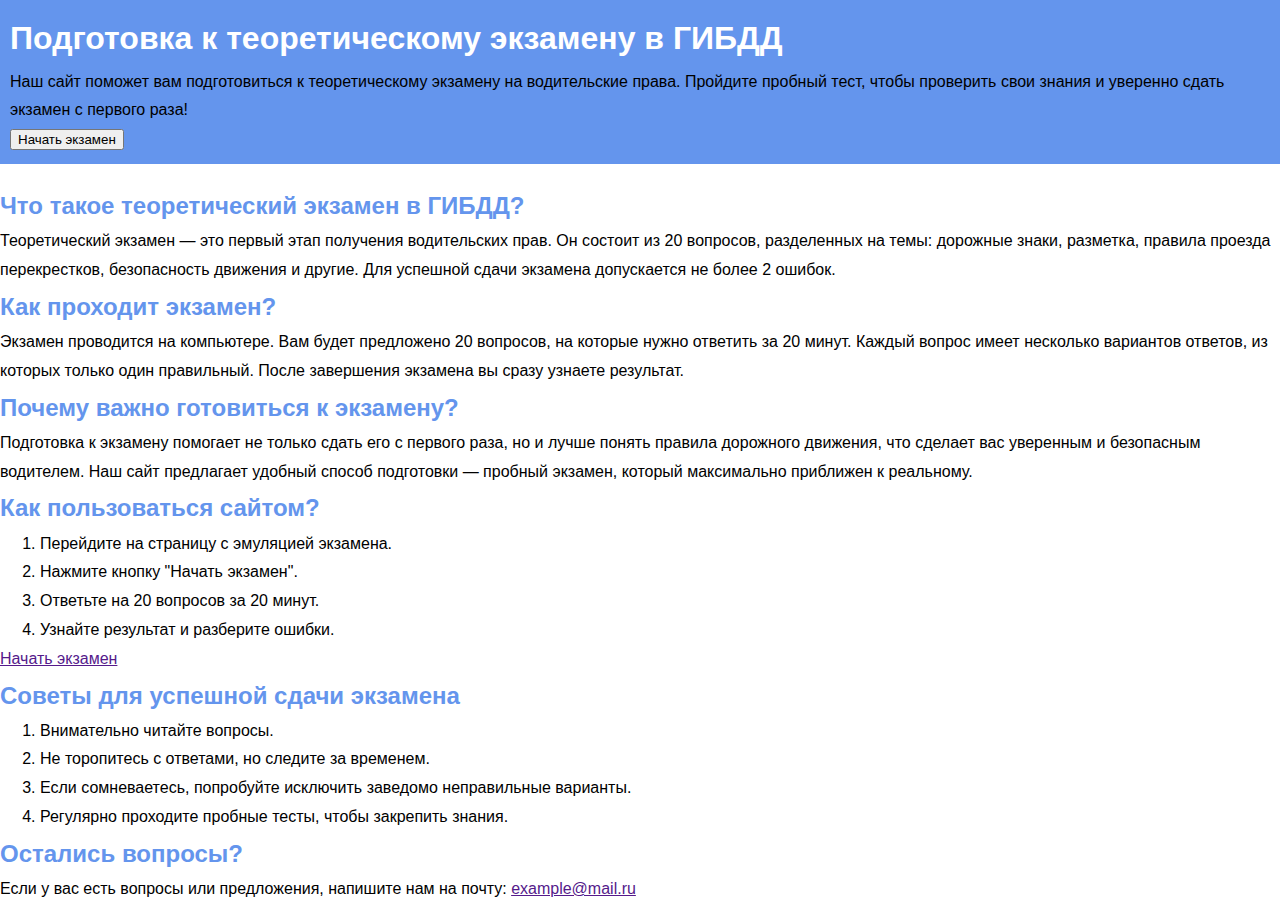
==== index.html @ 491cb86c "начальное добавление стилей" ====
<!doctype html>
<html lang="ru">
<head>
    <meta charset="UTF-8">
    <meta name="viewport"
          content="width=device-width, user-scalable=no, initial-scale=1.0, maximum-scale=1.0, minimum-scale=1.0">
    <meta http-equiv="X-UA-Compatible" content="ie=edge">
    <title>Exam_PDD</title>
  <link rel="stylesheet" href="style.css">
</head>
<body>
<header>
    <h1>Подготовка к теоретическому экзамену в ГИБДД</h1>
    <p>Наш сайт поможет вам подготовиться к теоретическому экзамену на водительские права. Пройдите пробный тест, чтобы проверить свои знания и уверенно сдать экзамен с первого раза!</p>
    <button>Начать экзамен</button>
</header>

<main>

    <h2>Что такое теоретический экзамен в ГИБДД?</h2>
    <p>Теоретический экзамен — это первый этап получения водительских прав. Он состоит из 20 вопросов, разделенных на темы: дорожные знаки, разметка, правила проезда перекрестков, безопасность движения и другие. Для успешной сдачи экзамена допускается не более 2 ошибок.</p>

    <h2>Как проходит экзамен?</h2>
    <p>Экзамен проводится на компьютере. Вам будет предложено 20 вопросов, на которые нужно ответить за 20 минут. Каждый вопрос имеет несколько вариантов ответов, из которых только один правильный. После завершения экзамена вы сразу узнаете результат.</p>

    <h2>Почему важно готовиться к экзамену?</h2>
    <p>Подготовка к экзамену помогает не только сдать его с первого раза, но и лучше понять правила дорожного движения, что сделает вас уверенным и безопасным водителем. Наш сайт предлагает удобный способ подготовки — пробный экзамен, который максимально приближен к реальному.</p>

    <h2>Как пользоваться сайтом?</h2>
    <ol>
        <li>Перейдите на страницу с эмуляцией экзамена.</li>
        <li>Нажмите кнопку "Начать экзамен".</li>
        <li>Ответьте на 20 вопросов за 20 минут.</li>
        <li>Узнайте результат и разберите ошибки.</li>
    </ol>

    <a href="">Начать экзамен</a>

    <h2>Советы для успешной сдачи экзамена</h2>
    <ol>
        <li>Внимательно читайте вопросы.</li>
        <li>Не торопитесь с ответами, но следите за временем.</li>
        <li>Если сомневаетесь, попробуйте исключить заведомо неправильные варианты.</li>
        <li>Регулярно проходите пробные тесты, чтобы закрепить знания.</li>
    </ol>

</main>
<footer>
    <h2>Остались вопросы?</h2>
    <p>Если у вас есть вопросы или предложения, напишите нам на почту: <a href="">example@mail.ru</a></p>
</footer>
</body>
<script src="script.js"></script>
</html>
---- style.css ----
*{
    margin: 0;
    box-sizing: border-box;
}
header{
    background-color: cornflowerblue;
    height: 100%;
    margin-bottom: 20px;
    padding: 10px;
}
body {
    font-family: Arial, sans-serif;
    line-height: 1.8;
}
.container {
    height: 80%;
    margin: 10px;
    padding: 40px;
}
h1,h2 {
    color: cornflowerblue;
}
header>h1{
    color: white;
}
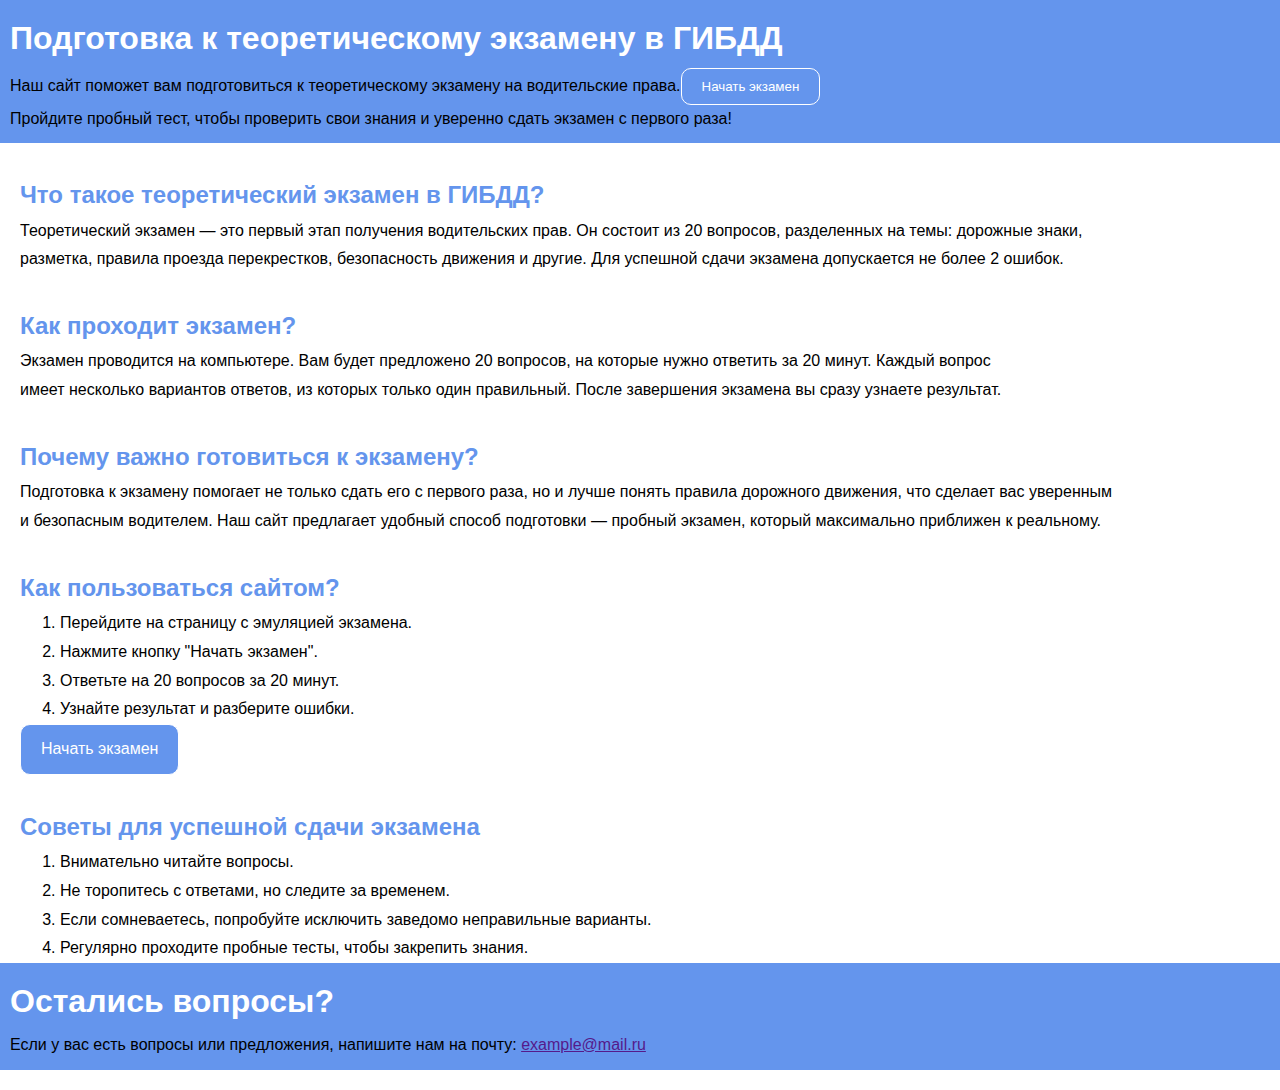
==== commit 7e988556: "общие улучшения главной" ====
--- a/index.html
+++ b/index.html
@@ -11,43 +11,55 @@
 <body>
 <header>
     <h1>Подготовка к теоретическому экзамену в ГИБДД</h1>
-    <p>Наш сайт поможет вам подготовиться к теоретическому экзамену на водительские права. Пройдите пробный тест, чтобы проверить свои знания и уверенно сдать экзамен с первого раза!</p>
-    <button>Начать экзамен</button>
+    <p>Наш сайт поможет вам подготовиться к теоретическому экзамену на водительские права.<button class="start-button">Начать экзамен</button> Пройдите пробный тест, чтобы проверить свои знания и уверенно сдать экзамен с первого раза!</p>
+
 </header>
 
 <main>
+    <div class="problem">
+        <h2>Что такое теоретический экзамен в ГИБДД?</h2>
+        <p>Теоретический экзамен — это первый этап получения водительских прав. Он состоит из 20 вопросов, разделенных на темы: дорожные знаки, разметка, правила проезда перекрестков, безопасность движения и другие. Для успешной сдачи экзамена допускается не более 2 ошибок.</p>
+    </div>
 
-    <h2>Что такое теоретический экзамен в ГИБДД?</h2>
-    <p>Теоретический экзамен — это первый этап получения водительских прав. Он состоит из 20 вопросов, разделенных на темы: дорожные знаки, разметка, правила проезда перекрестков, безопасность движения и другие. Для успешной сдачи экзамена допускается не более 2 ошибок.</p>
+    <div class="problem">
+        <h2>Как проходит экзамен?</h2>
+        <p>Экзамен проводится на компьютере. Вам будет предложено 20 вопросов, на которые нужно ответить за 20 минут. Каждый вопрос имеет несколько вариантов ответов, из которых только один правильный. После завершения экзамена вы сразу узнаете результат.</p>
+    </div>
 
-    <h2>Как проходит экзамен?</h2>
-    <p>Экзамен проводится на компьютере. Вам будет предложено 20 вопросов, на которые нужно ответить за 20 минут. Каждый вопрос имеет несколько вариантов ответов, из которых только один правильный. После завершения экзамена вы сразу узнаете результат.</p>
+    <div class="problem">
+        <h2>Почему важно готовиться к экзамену?</h2>
+        <p>Подготовка к экзамену помогает не только сдать его с первого раза, но и лучше понять правила дорожного движения, что сделает вас уверенным и безопасным водителем. Наш сайт предлагает удобный способ подготовки — пробный экзамен, который максимально приближен к реальному.</p>
+    </div>
+    <div class="problem">
+        <h2>Как пользоваться сайтом?</h2>
+        <ol>
+            <li>Перейдите на страницу с эмуляцией экзамена.</li>
+            <li>Нажмите кнопку "Начать экзамен".</li>
+            <li>Ответьте на 20 вопросов за 20 минут.</li>
+            <li>Узнайте результат и разберите ошибки.</li>
+        </ol>
+    </div>
 
-    <h2>Почему важно готовиться к экзамену?</h2>
-    <p>Подготовка к экзамену помогает не только сдать его с первого раза, но и лучше понять правила дорожного движения, что сделает вас уверенным и безопасным водителем. Наш сайт предлагает удобный способ подготовки — пробный экзамен, который максимально приближен к реальному.</p>
+    <a href="" class="start-button">Начать экзамен</a>
 
-    <h2>Как пользоваться сайтом?</h2>
-    <ol>
-        <li>Перейдите на страницу с эмуляцией экзамена.</li>
-        <li>Нажмите кнопку "Начать экзамен".</li>
-        <li>Ответьте на 20 вопросов за 20 минут.</li>
-        <li>Узнайте результат и разберите ошибки.</li>
-    </ol>
-
-    <a href="">Начать экзамен</a>
-
-    <h2>Советы для успешной сдачи экзамена</h2>
-    <ol>
-        <li>Внимательно читайте вопросы.</li>
-        <li>Не торопитесь с ответами, но следите за временем.</li>
-        <li>Если сомневаетесь, попробуйте исключить заведомо неправильные варианты.</li>
-        <li>Регулярно проходите пробные тесты, чтобы закрепить знания.</li>
-    </ol>
+    <div class="problem">
+        <h2>Советы для успешной сдачи экзамена</h2>
+        <ol>
+            <li>Внимательно читайте вопросы.</li>
+            <li>Не торопитесь с ответами, но следите за временем.</li>
+            <li>Если сомневаетесь, попробуйте исключить заведомо неправильные варианты.</li>
+            <li>Регулярно проходите пробные тесты, чтобы закрепить знания.</li>
+        </ol>
+    </div>
 
 </main>
+
 <footer>
-    <h2>Остались вопросы?</h2>
-    <p>Если у вас есть вопросы или предложения, напишите нам на почту: <a href="">example@mail.ru</a></p>
+
+        <h1>Остались вопросы?</h1>
+        <p>Если у вас есть вопросы или предложения, напишите нам на почту: <a href="">example@mail.ru</a></p>
+
+
 </footer>
 </body>
 <script src="script.js"></script>
--- a/style.css
+++ b/style.css
@@ -1,8 +1,9 @@
 *{
     margin: 0;
     box-sizing: border-box;
+    text-wrap: balance;
 }
-header{
+header,footer{
     background-color: cornflowerblue;
     height: 100%;
     margin-bottom: 20px;
@@ -12,10 +13,15 @@
     font-family: Arial, sans-serif;
     line-height: 1.8;
 }
-.container {
-    height: 80%;
-    margin: 10px;
-    padding: 40px;
+main     {
+    height: 60%;
+    margin-top: 20px;
+    margin-left: 20px;
+    margin-right: 40px
+
+}
+.problem{
+    margin-top: 30px;
 }
 h1,h2 {
     color: cornflowerblue;
@@ -23,3 +29,23 @@
 header>h1{
     color: white;
 }
+footer>h1{
+    color: white;
+}
+.start-button {
+    display: inline-block;
+    padding: 10px 20px;
+    background: cornflowerblue;
+    color: white;
+    text-decoration: none;
+    border-radius: 10px;
+    border: 1px solid white;
+}
+.start-button:hover {
+    background: #004080;
+}
+hr{
+    margin-top: 20px;
+    width: 90%;
+   margin-left: 5%;
+}
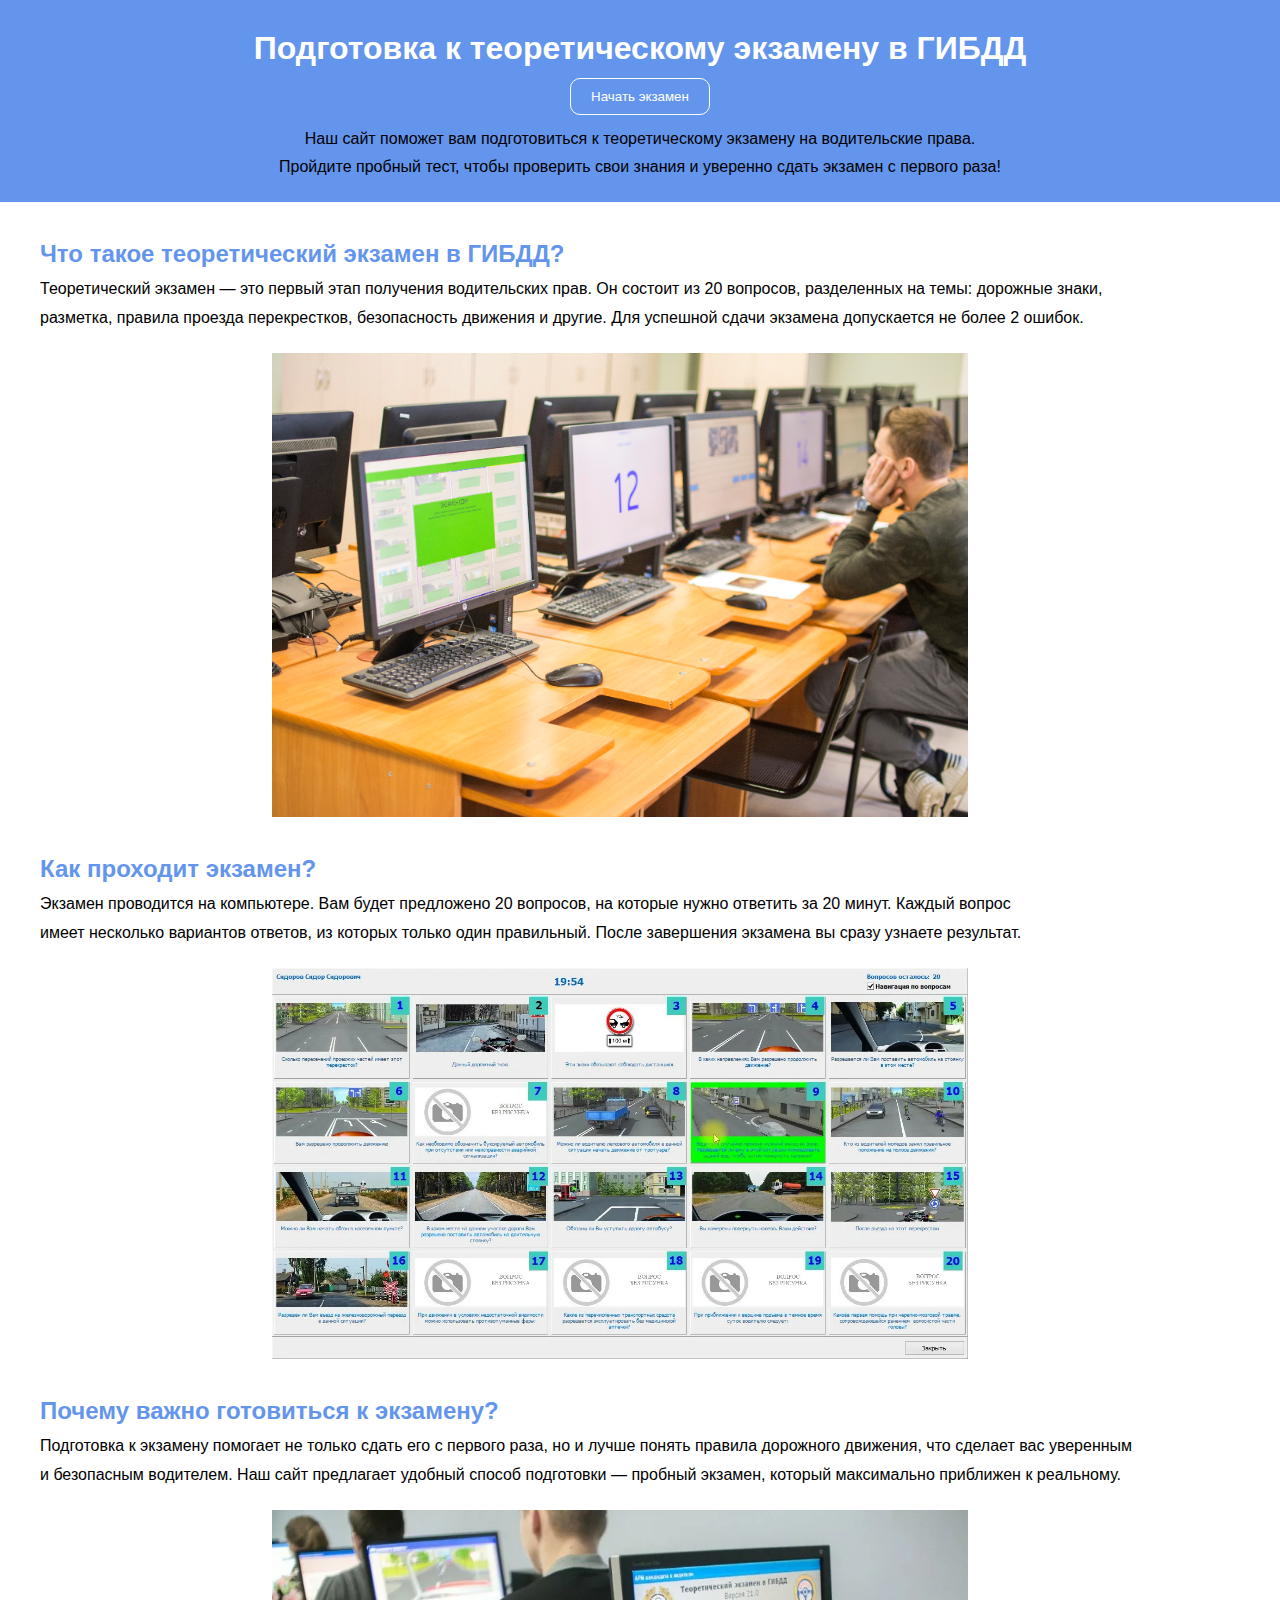
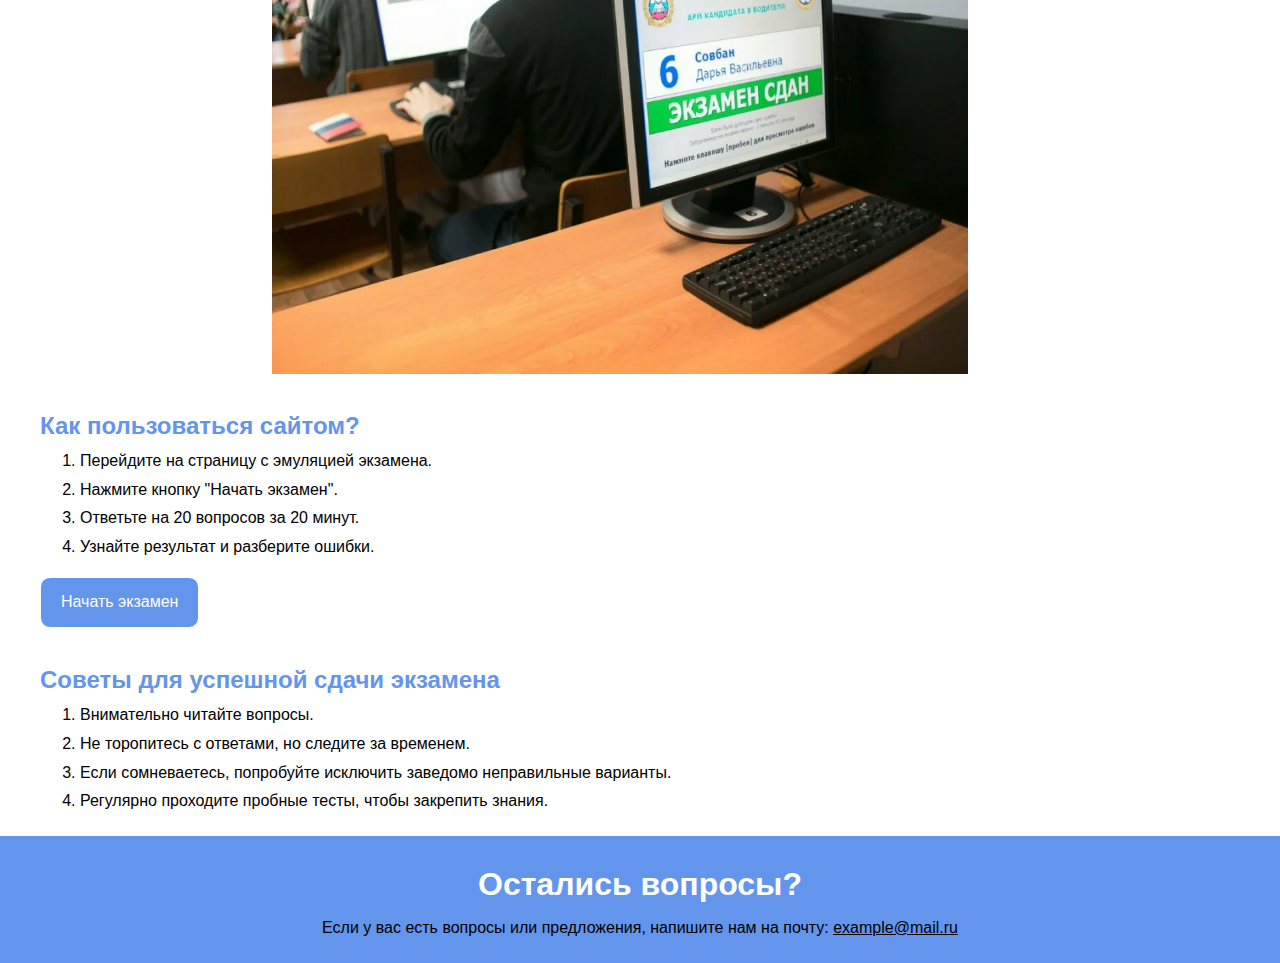
==== commit 7ee3166f: "добавление картинок, улучшение дизайна" ====
--- a/index.html
+++ b/index.html
@@ -11,24 +11,39 @@
 <body>
 <header>
     <h1>Подготовка к теоретическому экзамену в ГИБДД</h1>
-    <p>Наш сайт поможет вам подготовиться к теоретическому экзамену на водительские права.<button class="start-button">Начать экзамен</button> Пройдите пробный тест, чтобы проверить свои знания и уверенно сдать экзамен с первого раза!</p>
+    <button class="start-button" id="head-button">Начать экзамен</button>
+    <p>Наш сайт поможет вам подготовиться к теоретическому экзамену на водительские права.<br>
+        Пройдите пробный тест, чтобы проверить свои знания и уверенно сдать экзамен с первого раза!
+    </p>
 
 </header>
-
 <main>
     <div class="problem">
         <h2>Что такое теоретический экзамен в ГИБДД?</h2>
-        <p>Теоретический экзамен — это первый этап получения водительских прав. Он состоит из 20 вопросов, разделенных на темы: дорожные знаки, разметка, правила проезда перекрестков, безопасность движения и другие. Для успешной сдачи экзамена допускается не более 2 ошибок.</p>
+        <p>Теоретический экзамен — это первый этап получения водительских прав. Он состоит из 20 вопросов, разделенных на темы: дорожные знаки, разметка,
+            правила проезда перекрестков, безопасность движения и другие. Для успешной сдачи экзамена допускается не более 2 ошибок.</p>
+
+        <div class="image">
+            <img src="images/image_1.jpg" alt="exam_image" class="main-images">
+        </div>
     </div>
 
     <div class="problem">
         <h2>Как проходит экзамен?</h2>
-        <p>Экзамен проводится на компьютере. Вам будет предложено 20 вопросов, на которые нужно ответить за 20 минут. Каждый вопрос имеет несколько вариантов ответов, из которых только один правильный. После завершения экзамена вы сразу узнаете результат.</p>
+        <p>Экзамен проводится на компьютере. Вам будет предложено 20 вопросов, на которые нужно ответить за 20 минут.
+            Каждый вопрос имеет несколько вариантов ответов, из которых только один правильный. После завершения экзамена вы сразу узнаете результат.</p>
+        <div class="image">
+            <img src="images/image_2.webp" alt="exam_image" class="main-images">
+        </div>
     </div>
 
     <div class="problem">
         <h2>Почему важно готовиться к экзамену?</h2>
-        <p>Подготовка к экзамену помогает не только сдать его с первого раза, но и лучше понять правила дорожного движения, что сделает вас уверенным и безопасным водителем. Наш сайт предлагает удобный способ подготовки — пробный экзамен, который максимально приближен к реальному.</p>
+        <p>Подготовка к экзамену помогает не только сдать его с первого раза, но и лучше понять правила дорожного движения,
+            что сделает вас уверенным и безопасным водителем. Наш сайт предлагает удобный способ подготовки — пробный экзамен, который максимально приближен к реальному.</p>
+        <div class="image">
+            <img src="images/image_3.webp" alt="exam_image" class="main-images">
+        </div>
     </div>
     <div class="problem">
         <h2>Как пользоваться сайтом?</h2>
@@ -40,7 +55,8 @@
         </ol>
     </div>
 
-    <a href="" class="start-button">Начать экзамен</a>
+
+    <a href="" class="start-button" id="main-button">Начать экзамен</a>
 
     <div class="problem">
         <h2>Советы для успешной сдачи экзамена</h2>
@@ -55,11 +71,8 @@
 </main>
 
 <footer>
-
-        <h1>Остались вопросы?</h1>
-        <p>Если у вас есть вопросы или предложения, напишите нам на почту: <a href="">example@mail.ru</a></p>
-
-
+    <h1>Остались вопросы?</h1>
+    <p>Если у вас есть вопросы или предложения, напишите нам на почту: <a href="">example@mail.ru</a></p>
 </footer>
 </body>
 <script src="script.js"></script>
--- a/style.css
+++ b/style.css
@@ -5,20 +5,21 @@
 }
 header,footer{
     background-color: cornflowerblue;
-    height: 100%;
-    margin-bottom: 20px;
-    padding: 10px;
+    padding: 20px;
+    text-align: center;
+    max-width: 1950px;
 }
-body {
+body{
     font-family: Arial, sans-serif;
     line-height: 1.8;
 }
-main     {
+main{
+    max-width: 1200px;
+    padding: 0 20px;
     height: 60%;
     margin-top: 20px;
     margin-left: 20px;
     margin-right: 40px
-
 }
 .problem{
     margin-top: 30px;
@@ -32,6 +33,12 @@
 footer>h1{
     color: white;
 }
+footer{
+    margin-top: 20px;
+}
+p>a{
+    color: black;
+}
 .start-button {
     display: inline-block;
     padding: 10px 20px;
@@ -44,8 +51,23 @@
 .start-button:hover {
     background: #004080;
 }
-hr{
+#main-button{
+    margin-top: 15px;
+}
+#head-button{
+    margin-bottom: 10px;
+}
+.main-images{
+    max-width: 700px;
+    width: 60%;
     margin-top: 20px;
-    width: 90%;
-   margin-left: 5%;
 }
+.image{
+    display: flex;
+    justify-content: center;
+    align-items: center;
+}
+
+@media (max-width: 700px) {
+
+}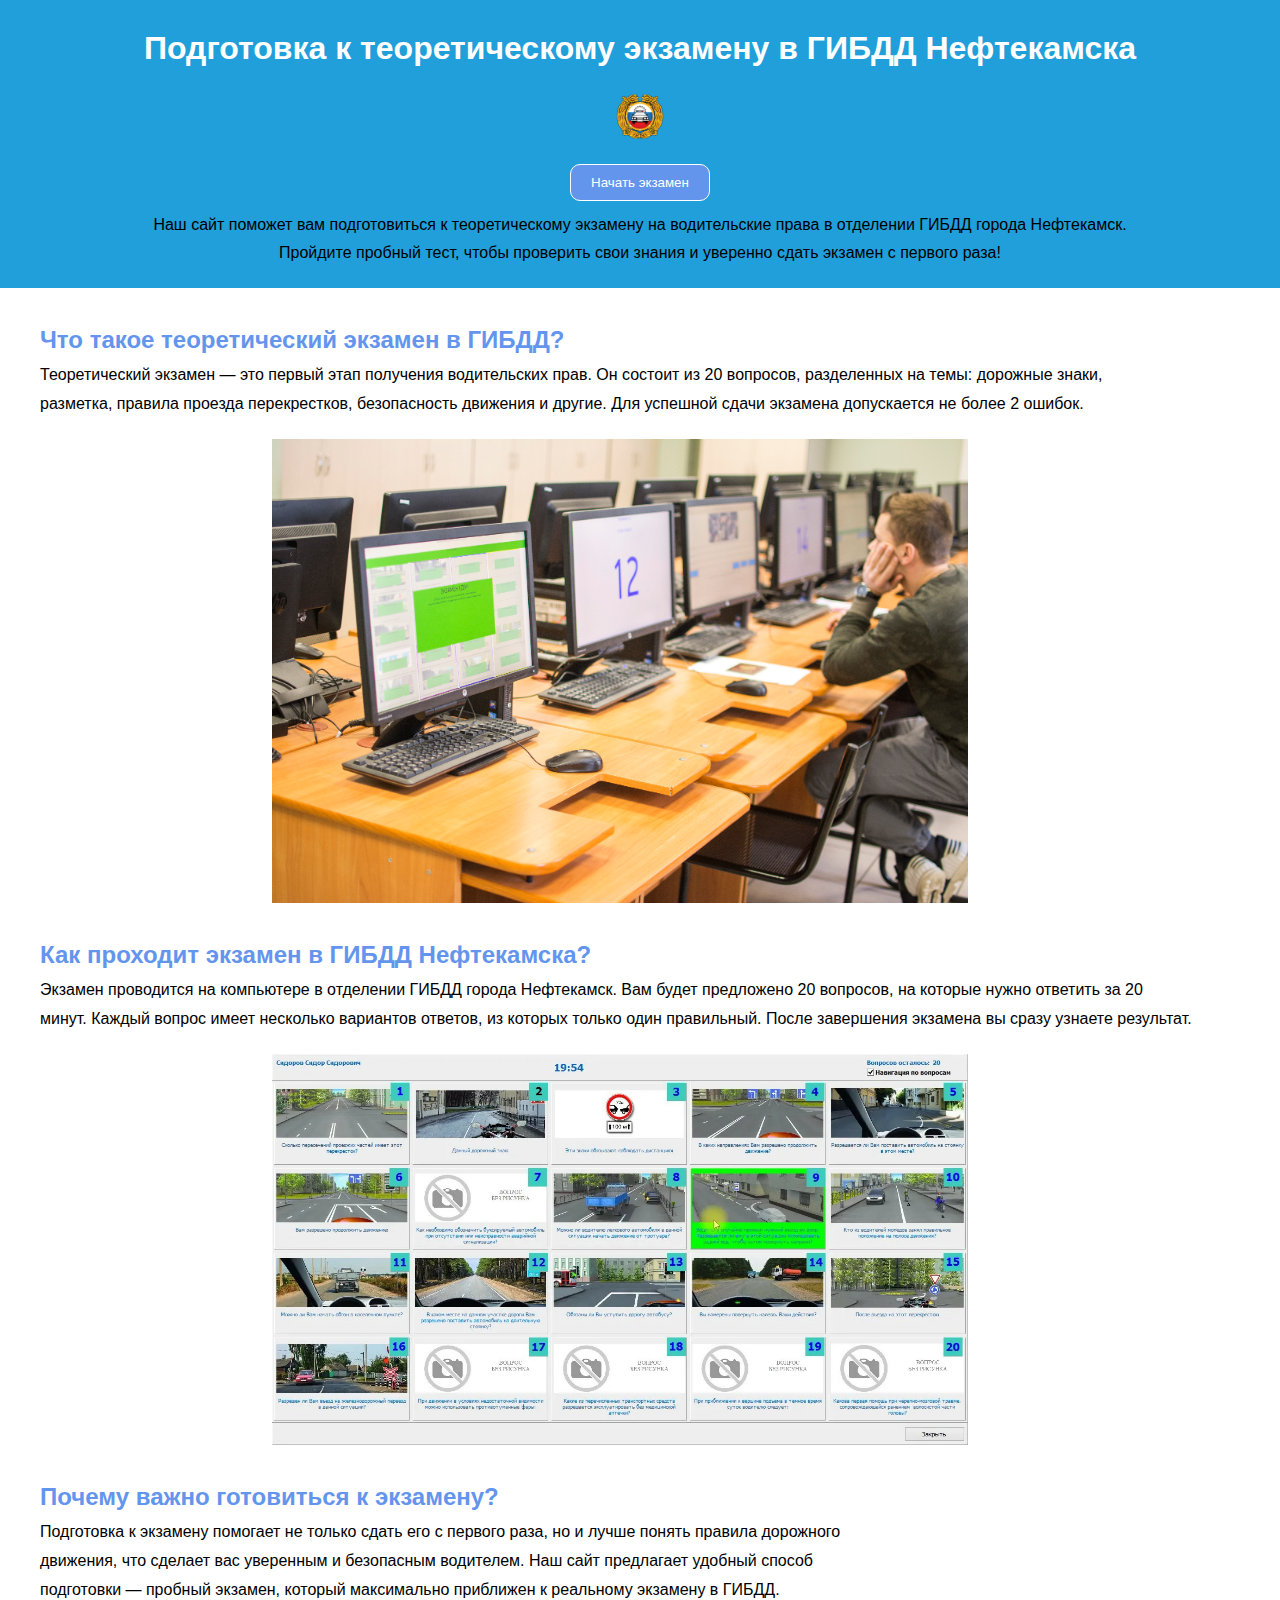
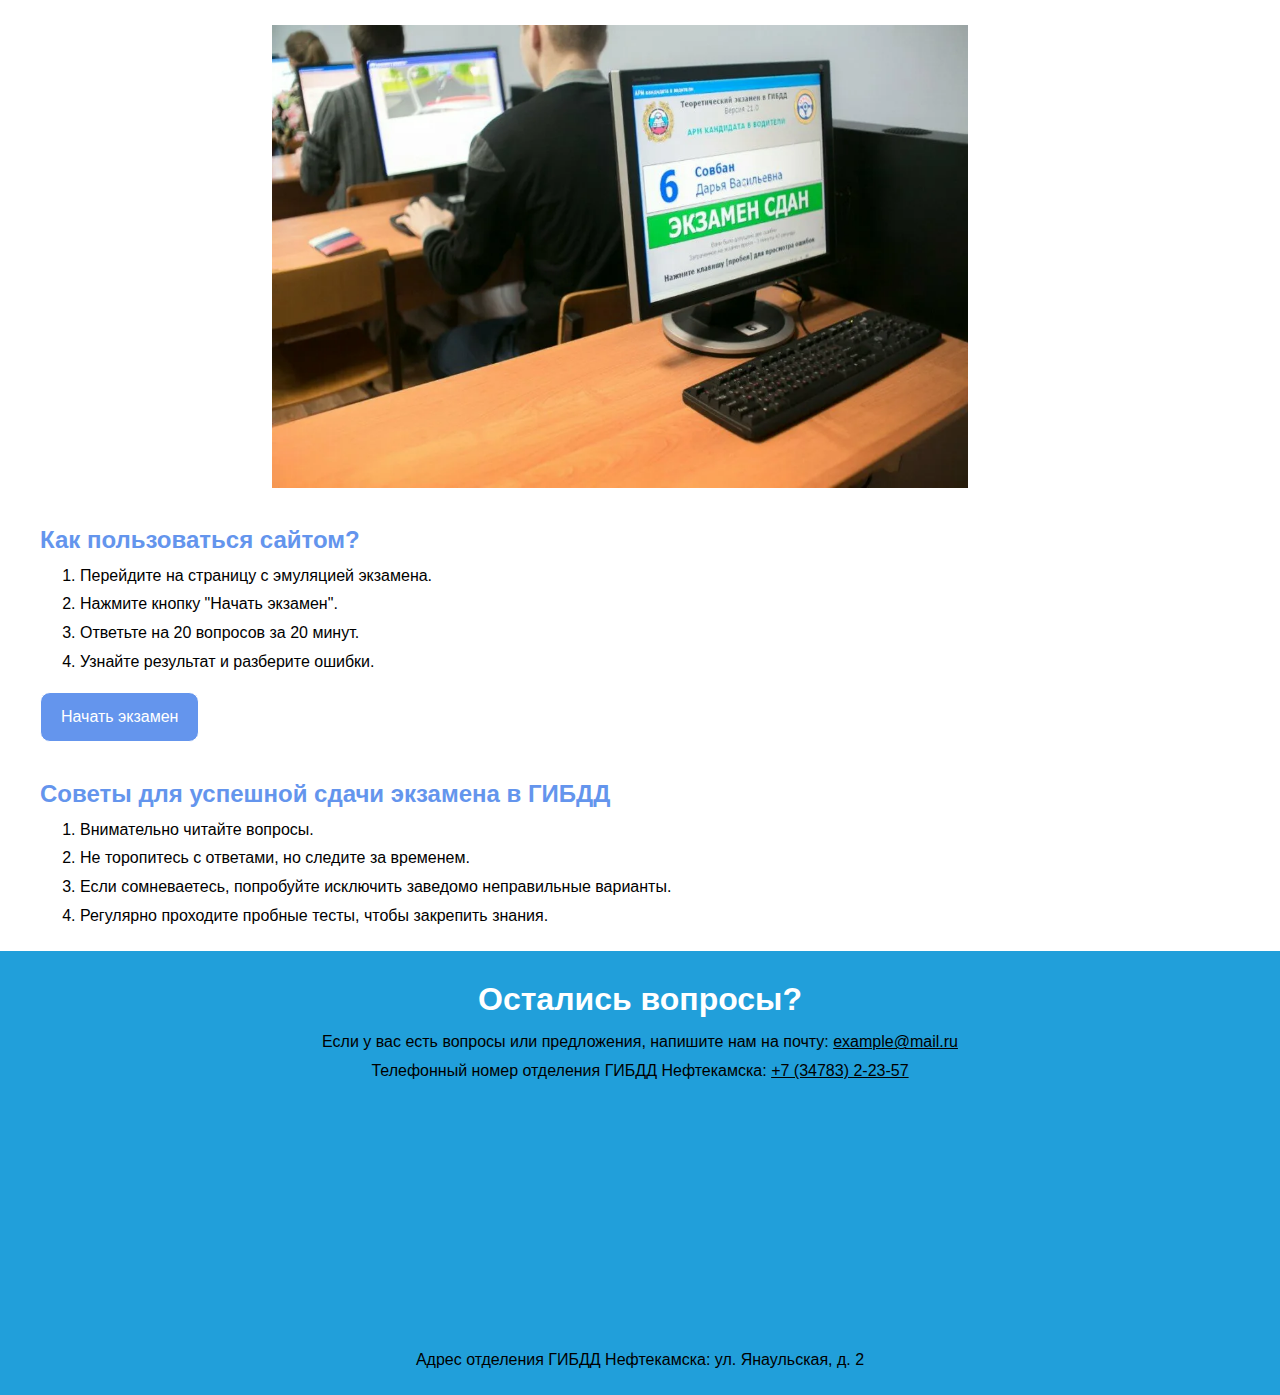
==== commit e6f87e32: "создание 2 страницы" ====
--- a/index.html
+++ b/index.html
@@ -5,32 +5,32 @@
     <meta name="viewport"
           content="width=device-width, user-scalable=no, initial-scale=1.0, maximum-scale=1.0, minimum-scale=1.0">
     <meta http-equiv="X-UA-Compatible" content="ie=edge">
-    <title>Exam_PDD</title>
-  <link rel="stylesheet" href="style.css">
+    <title>Подготовка к экзамену ПДД в ГИБДД Нефтекамска</title>
+    <link rel="stylesheet" href="style.css">
 </head>
 <body>
 <header>
-    <h1>Подготовка к теоретическому экзамену в ГИБДД</h1>
+    <h1>Подготовка к теоретическому экзамену в ГИБДД Нефтекамска</h1>
+    <img src="images/logo3.jpg" alt="logo" class="logo"><br>
     <button class="start-button" id="head-button">Начать экзамен</button>
-    <p>Наш сайт поможет вам подготовиться к теоретическому экзамену на водительские права.<br>
+
+    <p>Наш сайт поможет вам подготовиться к теоретическому экзамену на водительские права в отделении ГИБДД города Нефтекамск.<br>
         Пройдите пробный тест, чтобы проверить свои знания и уверенно сдать экзамен с первого раза!
     </p>
-
 </header>
 <main>
     <div class="problem">
         <h2>Что такое теоретический экзамен в ГИБДД?</h2>
         <p>Теоретический экзамен — это первый этап получения водительских прав. Он состоит из 20 вопросов, разделенных на темы: дорожные знаки, разметка,
             правила проезда перекрестков, безопасность движения и другие. Для успешной сдачи экзамена допускается не более 2 ошибок.</p>
-
         <div class="image">
             <img src="images/image_1.jpg" alt="exam_image" class="main-images">
         </div>
     </div>
 
     <div class="problem">
-        <h2>Как проходит экзамен?</h2>
-        <p>Экзамен проводится на компьютере. Вам будет предложено 20 вопросов, на которые нужно ответить за 20 минут.
+        <h2>Как проходит экзамен в ГИБДД Нефтекамска?</h2>
+        <p>Экзамен проводится на компьютере в отделении ГИБДД города Нефтекамск. Вам будет предложено 20 вопросов, на которые нужно ответить за 20 минут.
             Каждый вопрос имеет несколько вариантов ответов, из которых только один правильный. После завершения экзамена вы сразу узнаете результат.</p>
         <div class="image">
             <img src="images/image_2.webp" alt="exam_image" class="main-images">
@@ -40,11 +40,12 @@
     <div class="problem">
         <h2>Почему важно готовиться к экзамену?</h2>
         <p>Подготовка к экзамену помогает не только сдать его с первого раза, но и лучше понять правила дорожного движения,
-            что сделает вас уверенным и безопасным водителем. Наш сайт предлагает удобный способ подготовки — пробный экзамен, который максимально приближен к реальному.</p>
+            что сделает вас уверенным и безопасным водителем. Наш сайт предлагает удобный способ подготовки — пробный экзамен, который максимально приближен к реальному экзамену в ГИБДД.</p>
         <div class="image">
             <img src="images/image_3.webp" alt="exam_image" class="main-images">
         </div>
     </div>
+
     <div class="problem">
         <h2>Как пользоваться сайтом?</h2>
         <ol>
@@ -55,11 +56,10 @@
         </ol>
     </div>
 
-
     <a href="" class="start-button" id="main-button">Начать экзамен</a>
 
     <div class="problem">
-        <h2>Советы для успешной сдачи экзамена</h2>
+        <h2>Советы для успешной сдачи экзамена в ГИБДД</h2>
         <ol>
             <li>Внимательно читайте вопросы.</li>
             <li>Не торопитесь с ответами, но следите за временем.</li>
@@ -67,12 +67,17 @@
             <li>Регулярно проходите пробные тесты, чтобы закрепить знания.</li>
         </ol>
     </div>
-
 </main>
 
 <footer>
     <h1>Остались вопросы?</h1>
     <p>Если у вас есть вопросы или предложения, напишите нам на почту: <a href="">example@mail.ru</a></p>
+    <p>Телефонный номер отделения ГИБДД Нефтекамска: <a href="">+7 (34783) 2-23-57</a></p>
+    <iframe src="https://www.google.com/maps/embed?pb=!1m18!1m12!1m3!1d661.601429572304!2d54.27933662991709!3d56.09911021254209!2m3!1f0!2f0!3f0!3m2!1i1024!2i768!4f13.
+    1!3m3!1m2!1s0x43e0a105dd7b7099%3A0x821a7114500370ec!2z0JPQmNCR0JTQlA!5e0!3m2!1sru!2sru!4v1742622295658!5m2!1sru!2sru" width="300" height="250" style="border:0;" allowfullscreen="" loading="lazy" referrerpolicy="no-referrer-when-downgrade">
+    </iframe>
+    <p>Адрес отделения ГИБДД Нефтекамска: ул. Янаульская, д. 2</p>
+
 </footer>
 </body>
 <script src="script.js"></script>
--- a/style.css
+++ b/style.css
@@ -4,7 +4,7 @@
     text-wrap: balance;
 }
 header,footer{
-    background-color: cornflowerblue;
+    background-color: #219fda;
     padding: 20px;
     text-align: center;
     max-width: 1950px;
@@ -21,6 +21,11 @@
     margin-left: 20px;
     margin-right: 40px
 }
+.logo{
+    width: 100px;
+
+}
+
 .problem{
     margin-top: 30px;
 }
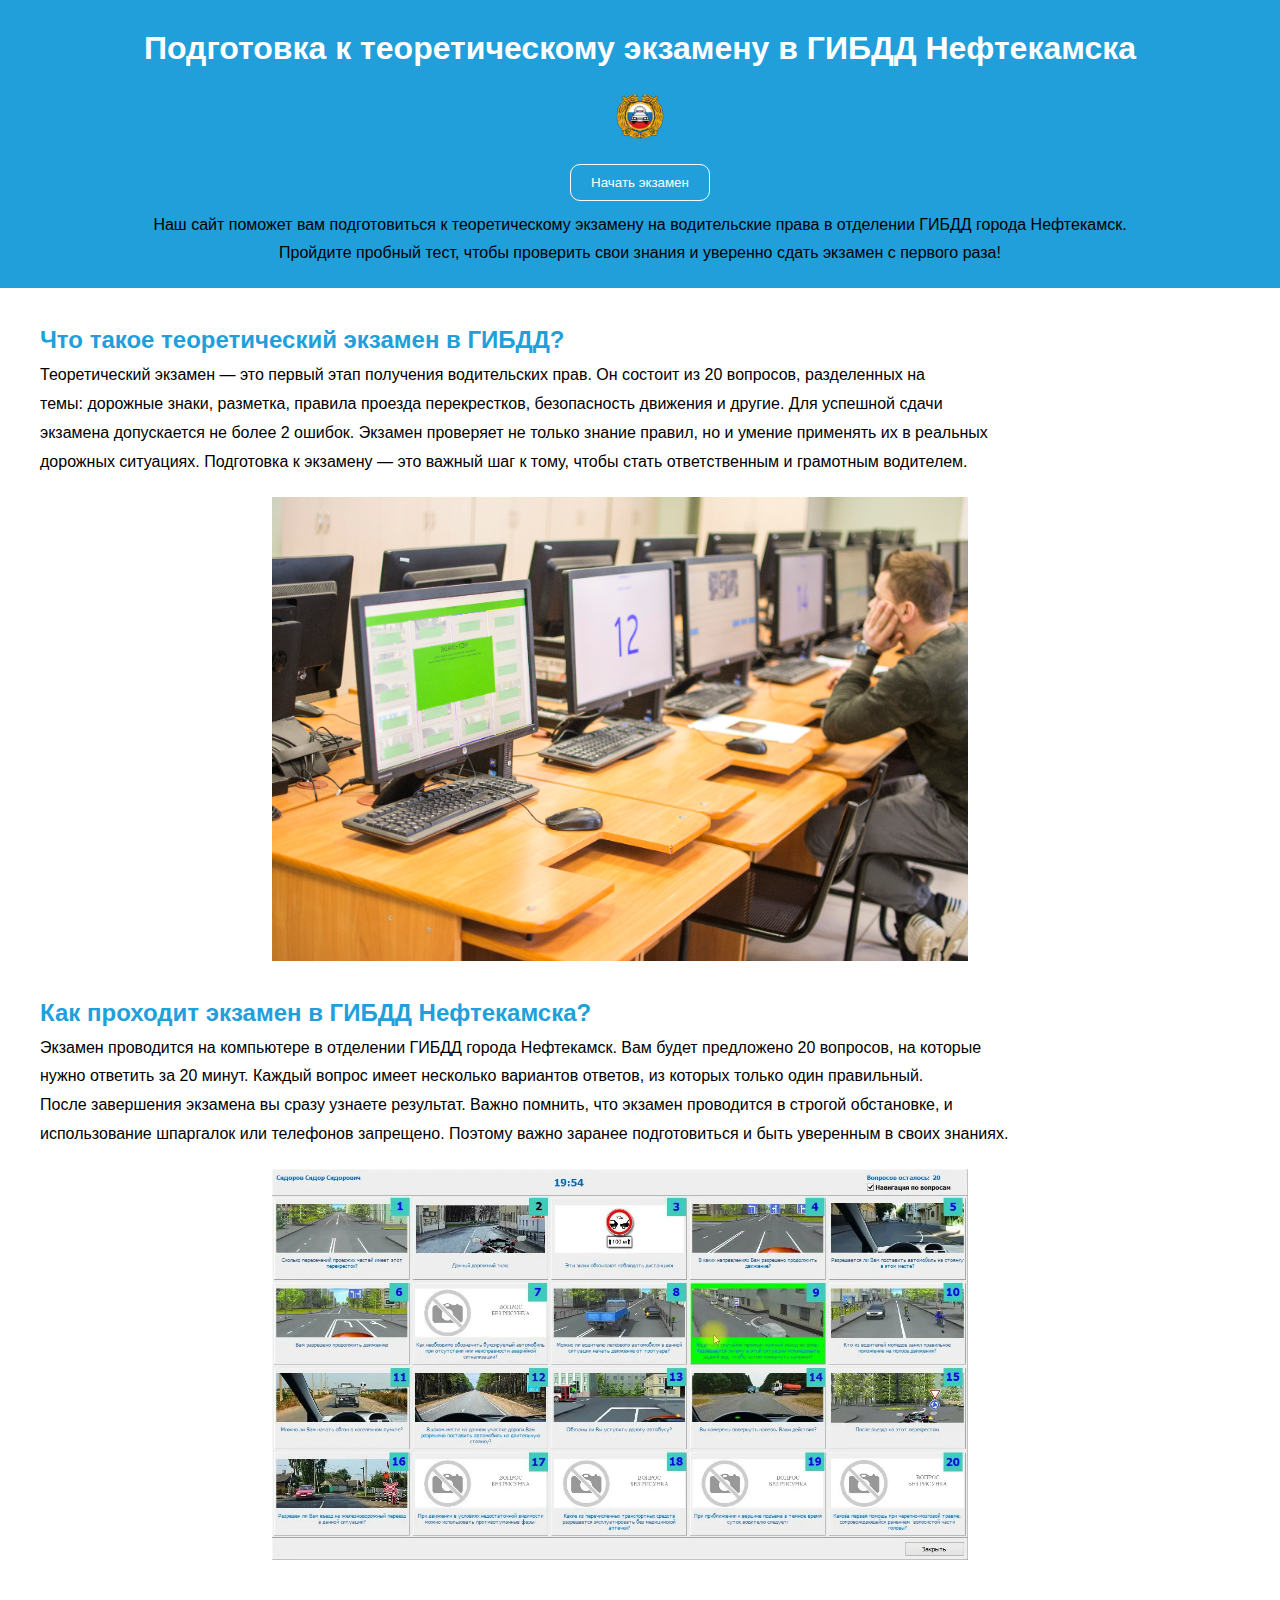
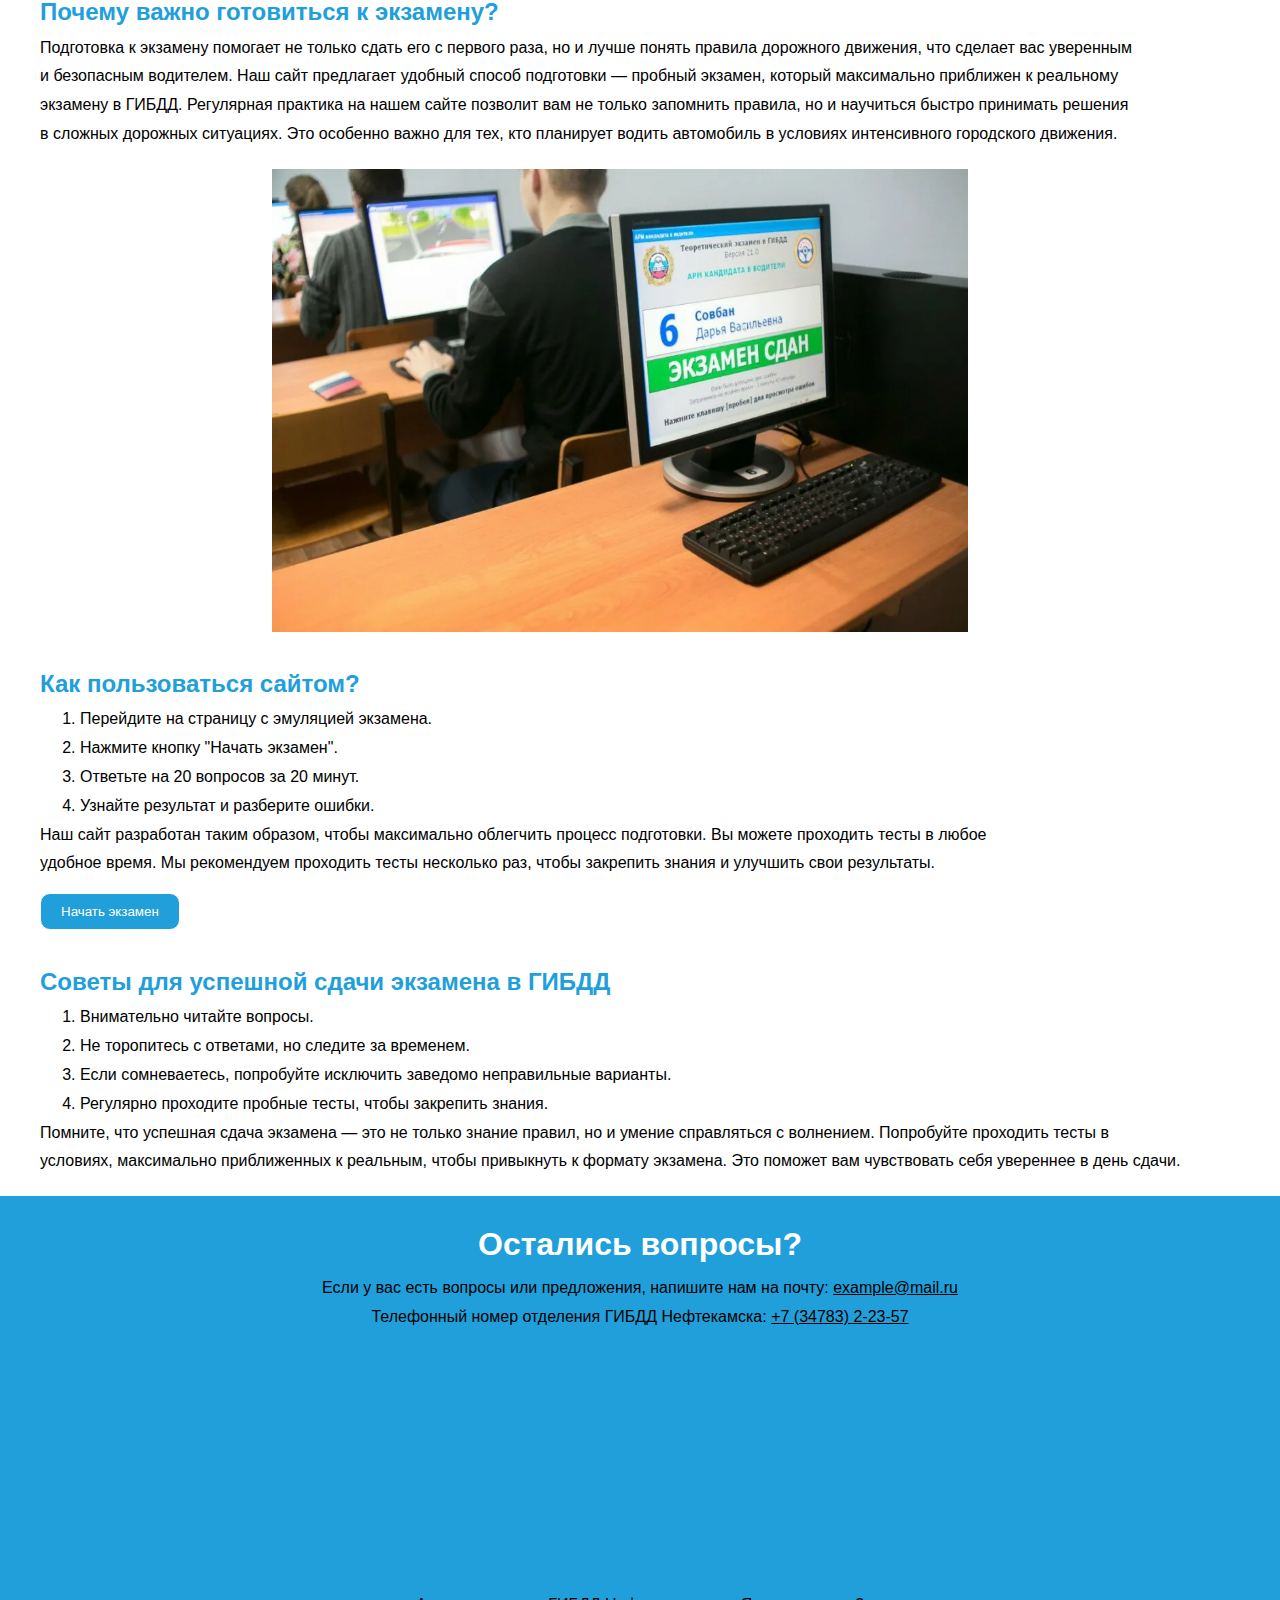
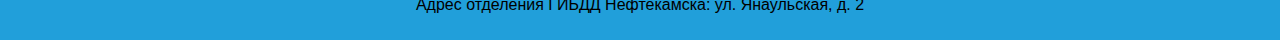
==== commit 794cf742: "первоночальный hrml для 2 страницы" ====
--- a/index.html
+++ b/index.html
@@ -12,7 +12,7 @@
 <header>
     <h1>Подготовка к теоретическому экзамену в ГИБДД Нефтекамска</h1>
     <img src="images/logo3.jpg" alt="logo" class="logo"><br>
-    <button class="start-button" id="head-button">Начать экзамен</button>
+    <button class="start-button" id="head-button"><a href="index2.html">Начать экзамен</a></button>
 
     <p>Наш сайт поможет вам подготовиться к теоретическому экзамену на водительские права в отделении ГИБДД города Нефтекамск.<br>
         Пройдите пробный тест, чтобы проверить свои знания и уверенно сдать экзамен с первого раза!
@@ -22,7 +22,7 @@
     <div class="problem">
         <h2>Что такое теоретический экзамен в ГИБДД?</h2>
         <p>Теоретический экзамен — это первый этап получения водительских прав. Он состоит из 20 вопросов, разделенных на темы: дорожные знаки, разметка,
-            правила проезда перекрестков, безопасность движения и другие. Для успешной сдачи экзамена допускается не более 2 ошибок.</p>
+            правила проезда перекрестков, безопасность движения и другие. Для успешной сдачи экзамена допускается не более 2 ошибок. Экзамен проверяет не только знание правил, но и умение применять их в реальных дорожных ситуациях. Подготовка к экзамену — это важный шаг к тому, чтобы стать ответственным и грамотным водителем.</p>
         <div class="image">
             <img src="images/image_1.jpg" alt="exam_image" class="main-images">
         </div>
@@ -31,7 +31,7 @@
     <div class="problem">
         <h2>Как проходит экзамен в ГИБДД Нефтекамска?</h2>
         <p>Экзамен проводится на компьютере в отделении ГИБДД города Нефтекамск. Вам будет предложено 20 вопросов, на которые нужно ответить за 20 минут.
-            Каждый вопрос имеет несколько вариантов ответов, из которых только один правильный. После завершения экзамена вы сразу узнаете результат.</p>
+            Каждый вопрос имеет несколько вариантов ответов, из которых только один правильный. После завершения экзамена вы сразу узнаете результат. Важно помнить, что экзамен проводится в строгой обстановке, и использование шпаргалок или телефонов запрещено. Поэтому важно заранее подготовиться и быть уверенным в своих знаниях.</p>
         <div class="image">
             <img src="images/image_2.webp" alt="exam_image" class="main-images">
         </div>
@@ -40,7 +40,7 @@
     <div class="problem">
         <h2>Почему важно готовиться к экзамену?</h2>
         <p>Подготовка к экзамену помогает не только сдать его с первого раза, но и лучше понять правила дорожного движения,
-            что сделает вас уверенным и безопасным водителем. Наш сайт предлагает удобный способ подготовки — пробный экзамен, который максимально приближен к реальному экзамену в ГИБДД.</p>
+            что сделает вас уверенным и безопасным водителем. Наш сайт предлагает удобный способ подготовки — пробный экзамен, который максимально приближен к реальному экзамену в ГИБДД. Регулярная практика на нашем сайте позволит вам не только запомнить правила, но и научиться быстро принимать решения в сложных дорожных ситуациях. Это особенно важно для тех, кто планирует водить автомобиль в условиях интенсивного городского движения.</p>
         <div class="image">
             <img src="images/image_3.webp" alt="exam_image" class="main-images">
         </div>
@@ -54,9 +54,11 @@
             <li>Ответьте на 20 вопросов за 20 минут.</li>
             <li>Узнайте результат и разберите ошибки.</li>
         </ol>
+        <p>Наш сайт разработан таким образом, чтобы максимально облегчить процесс подготовки. Вы можете проходить тесты в любое удобное время.
+            Мы рекомендуем проходить тесты несколько раз, чтобы закрепить знания и улучшить свои результаты.</p>
     </div>
 
-    <a href="" class="start-button" id="main-button">Начать экзамен</a>
+    <button class="start-button" id="main-button"><a href="index2.html">Начать экзамен</a></button>
 
     <div class="problem">
         <h2>Советы для успешной сдачи экзамена в ГИБДД</h2>
@@ -66,6 +68,7 @@
             <li>Если сомневаетесь, попробуйте исключить заведомо неправильные варианты.</li>
             <li>Регулярно проходите пробные тесты, чтобы закрепить знания.</li>
         </ol>
+        <p>Помните, что успешная сдача экзамена — это не только знание правил, но и умение справляться с волнением. Попробуйте проходить тесты в условиях, максимально приближенных к реальным, чтобы привыкнуть к формату экзамена. Это поможет вам чувствовать себя увереннее в день сдачи.</p>
     </div>
 </main>
 
@@ -73,11 +76,12 @@
     <h1>Остались вопросы?</h1>
     <p>Если у вас есть вопросы или предложения, напишите нам на почту: <a href="">example@mail.ru</a></p>
     <p>Телефонный номер отделения ГИБДД Нефтекамска: <a href="">+7 (34783) 2-23-57</a></p>
-    <iframe src="https://www.google.com/maps/embed?pb=!1m18!1m12!1m3!1d661.601429572304!2d54.27933662991709!3d56.09911021254209!2m3!1f0!2f0!3f0!3m2!1i1024!2i768!4f13.
-    1!3m3!1m2!1s0x43e0a105dd7b7099%3A0x821a7114500370ec!2z0JPQmNCR0JTQlA!5e0!3m2!1sru!2sru!4v1742622295658!5m2!1sru!2sru" width="300" height="250" style="border:0;" allowfullscreen="" loading="lazy" referrerpolicy="no-referrer-when-downgrade">
+    <iframe src="https://www.google.com/maps/embed?pb=!1m18!1m12!1m3!1d661.601429572304!2d54.27933662991709!3d56.09911021254209!2m3!1f0!2f0!3f0!3m2!1i1024!2i768!4f13.1!3m3!1m2!1s0x43e0a105dd7b7099%3A0x821a7114500370ec!2z0JPQmNCR0JTQlA!5e0!3m2!1sru!2sru!4v1742622295658!5m2!1sru!2sru"
+            width="300" height="250"
+            style="border:0;" allowfullscreen="" loading="lazy"
+            referrerpolicy="no-referrer-when-downgrade">
     </iframe>
     <p>Адрес отделения ГИБДД Нефтекамска: ул. Янаульская, д. 2</p>
-
 </footer>
 </body>
 <script src="script.js"></script>
--- a/style.css
+++ b/style.css
@@ -1,10 +1,13 @@
+:root{
+    --main-color: #219fda;
+}
 *{
     margin: 0;
     box-sizing: border-box;
     text-wrap: balance;
 }
 header,footer{
-    background-color: #219fda;
+    background-color: var(--main-color);
     padding: 20px;
     text-align: center;
     max-width: 1950px;
@@ -23,14 +26,12 @@
 }
 .logo{
     width: 100px;
-
 }
-
 .problem{
     margin-top: 30px;
 }
 h1,h2 {
-    color: cornflowerblue;
+    color: var(--main-color);
 }
 header>h1{
     color: white;
@@ -44,16 +45,17 @@
 p>a{
     color: black;
 }
-.start-button {
-    display: inline-block;
+.start-button{
     padding: 10px 20px;
-    background: cornflowerblue;
-    color: white;
-    text-decoration: none;
+    background: var(--main-color);
     border-radius: 10px;
     border: 1px solid white;
 }
-.start-button:hover {
+.start-button>a{
+    color: white;
+    text-decoration: none ;
+}
+.start-button:hover{
     background: #004080;
 }
 #main-button{
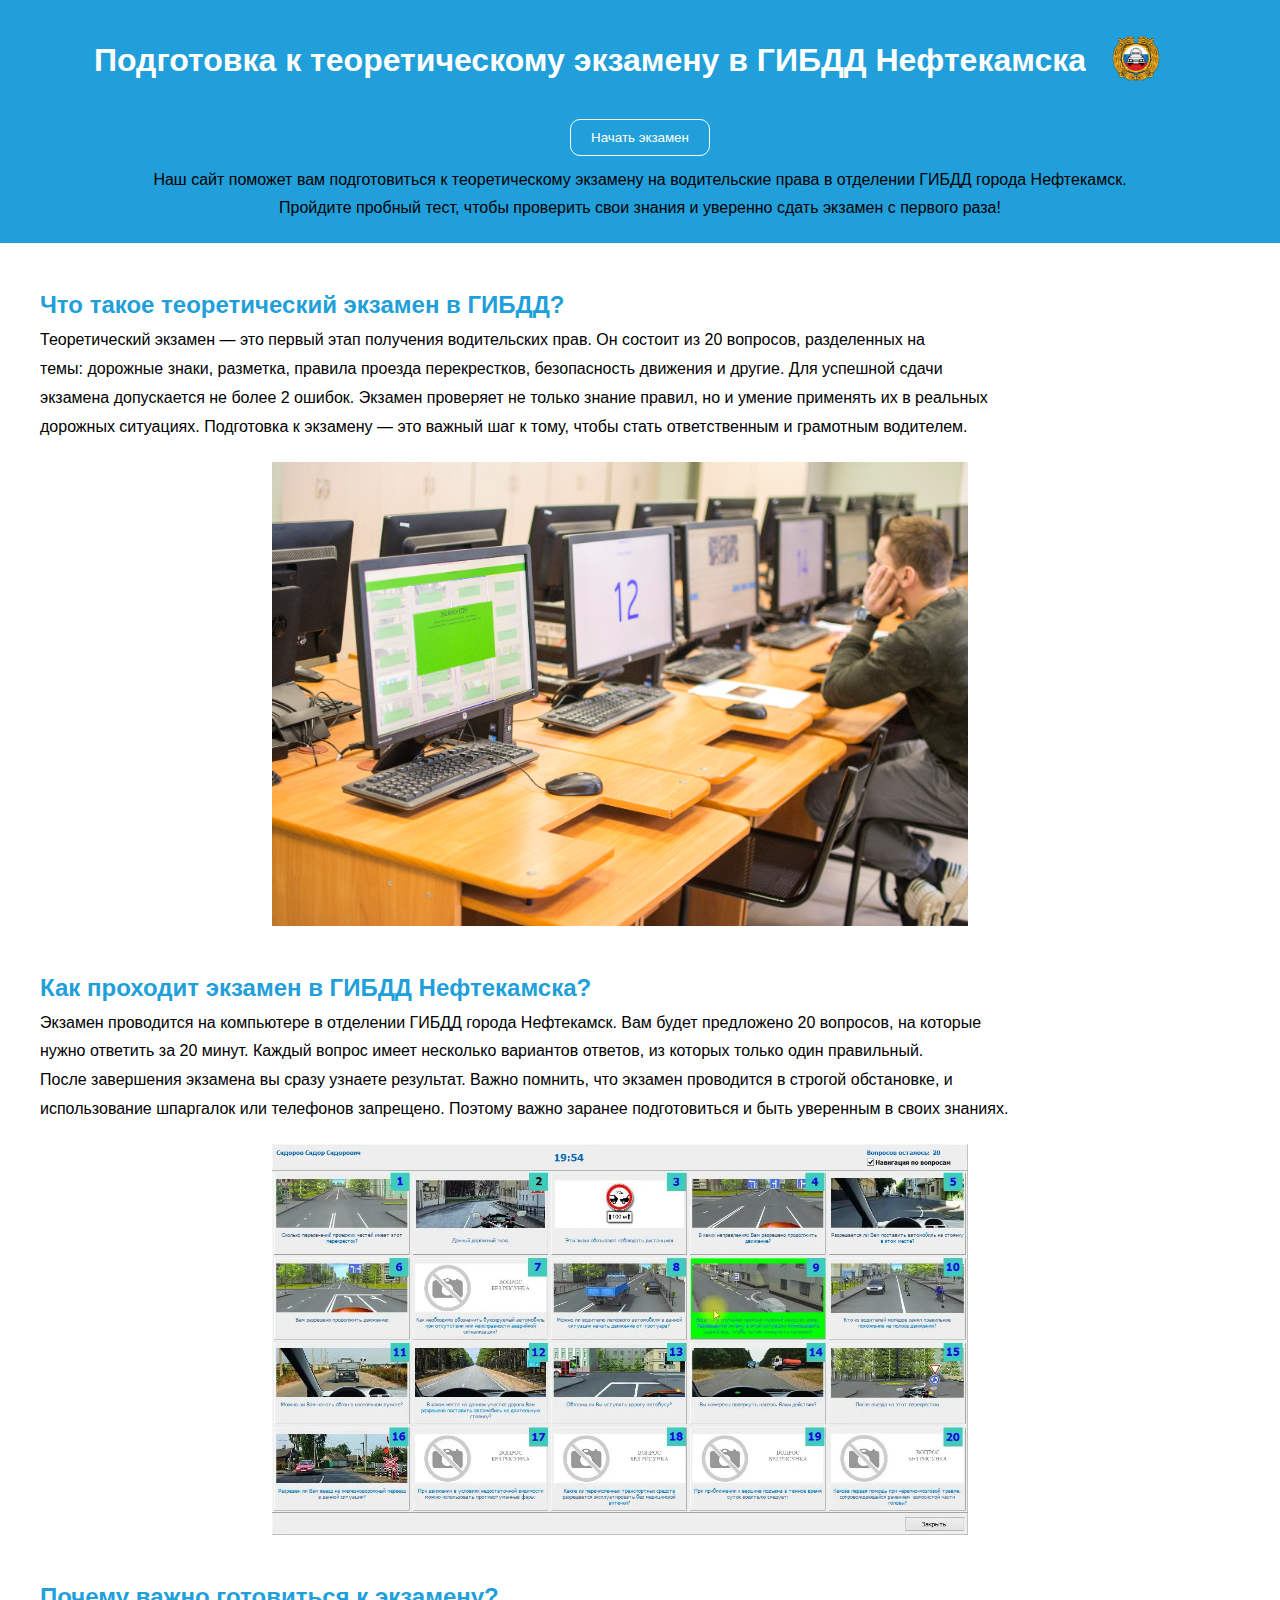
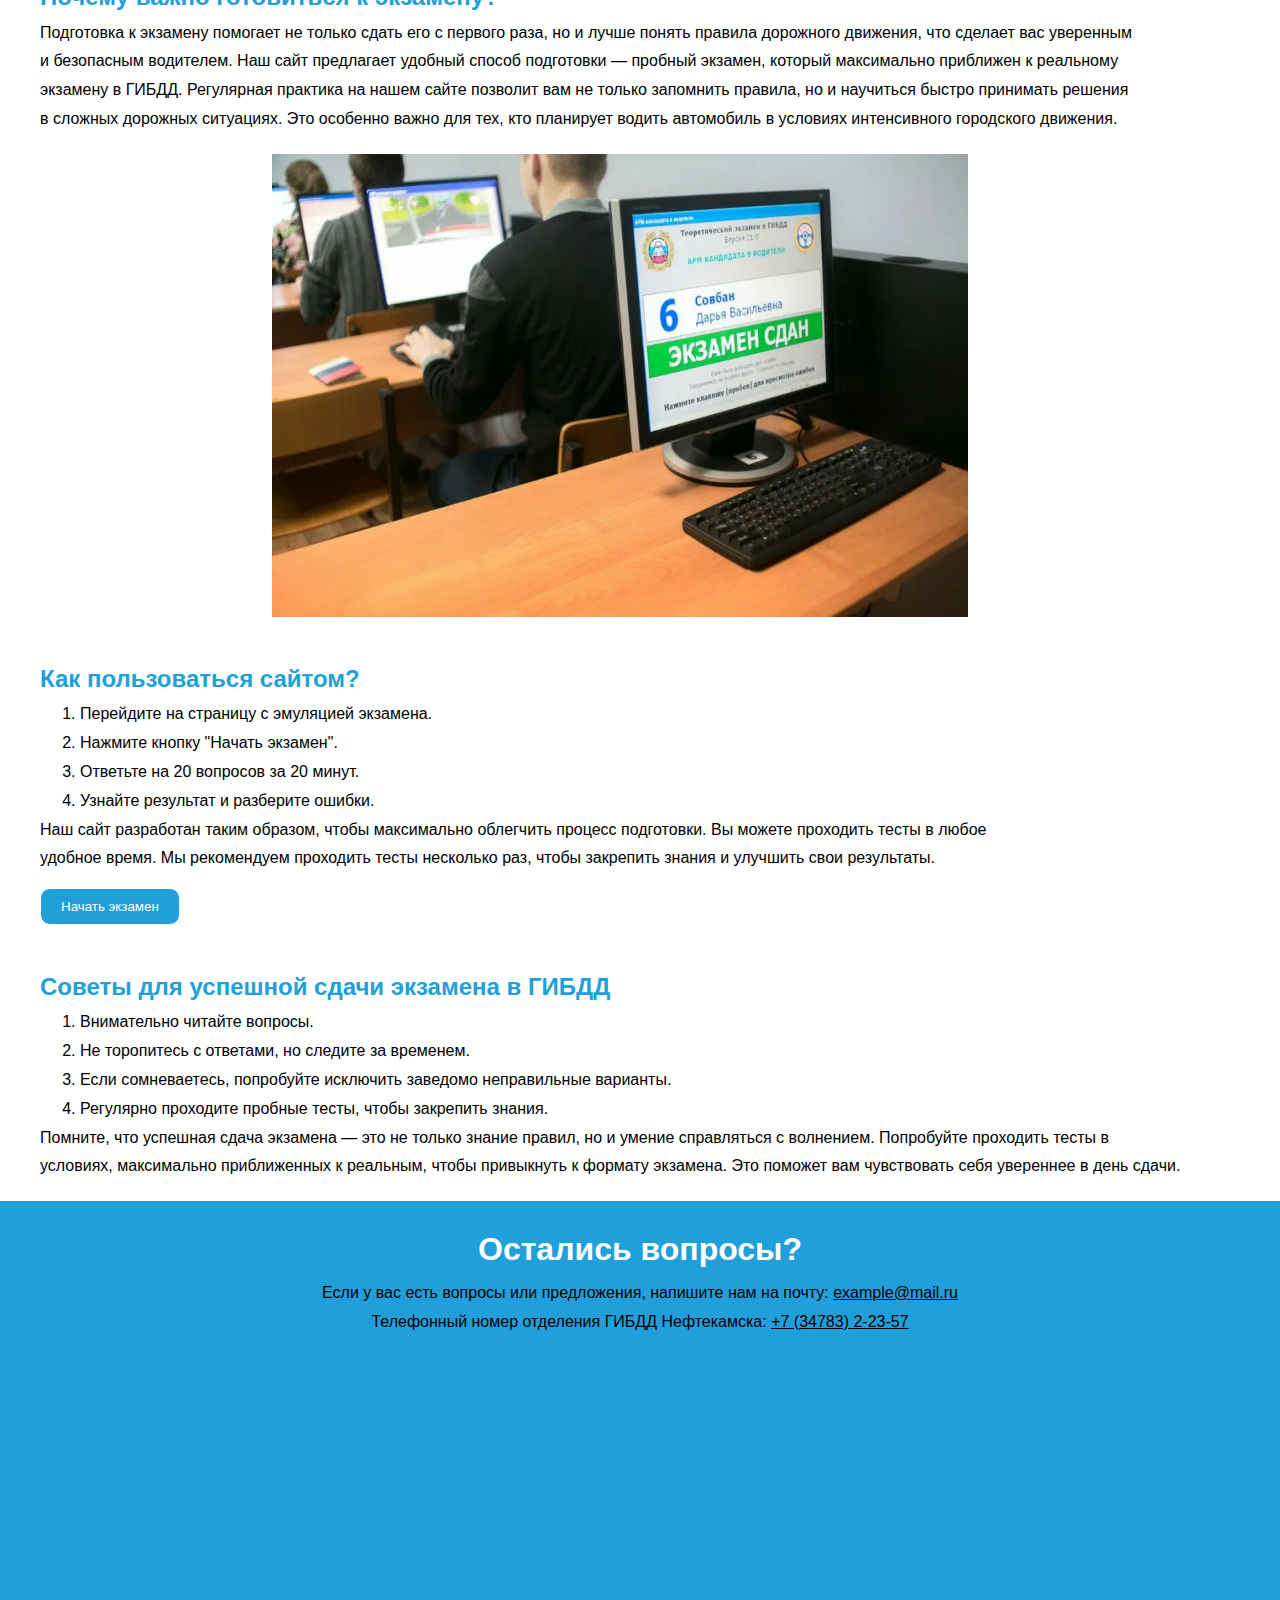
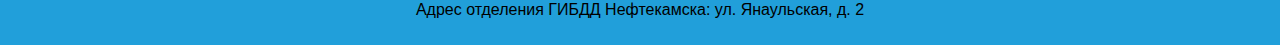
==== commit 05e4517c: "мелкие доработки" ====
--- a/index.html
+++ b/index.html
@@ -7,11 +7,12 @@
     <meta http-equiv="X-UA-Compatible" content="ie=edge">
     <title>Подготовка к экзамену ПДД в ГИБДД Нефтекамска</title>
     <link rel="stylesheet" href="style.css">
+    <link rel="icon" href="images/icon.ico">
 </head>
 <body>
 <header>
-    <h1>Подготовка к теоретическому экзамену в ГИБДД Нефтекамска</h1>
-    <img src="images/logo3.jpg" alt="logo" class="logo"><br>
+    <h1>Подготовка к теоретическому экзамену в ГИБДД Нефтекамска<img src="images/logo3.jpg" alt="logo" class="logo"></h1>
+    <br>
     <button class="start-button" id="head-button"><a href="index2.html">Начать экзамен</a></button>
 
     <p>Наш сайт поможет вам подготовиться к теоретическому экзамену на водительские права в отделении ГИБДД города Нефтекамск.<br>
--- a/style.css
+++ b/style.css
@@ -1,13 +1,12 @@
 :root{
-    --main-color: #219fda;
+    --main-color-blue: #219fda;
 }
 *{
     margin: 0;
     box-sizing: border-box;
-    text-wrap: balance;
 }
 header,footer{
-    background-color: var(--main-color);
+    background-color: var(--main-color-blue);
     padding: 20px;
     text-align: center;
     max-width: 1950px;
@@ -15,6 +14,7 @@
 body{
     font-family: Arial, sans-serif;
     line-height: 1.8;
+    text-wrap: balance;
 }
 main{
     max-width: 1200px;
@@ -26,12 +26,13 @@
 }
 .logo{
     width: 100px;
+    margin-bottom: -25px;
 }
 .problem{
-    margin-top: 30px;
+    margin-top: 40px;
 }
 h1,h2 {
-    color: var(--main-color);
+    color: var(--main-color-blue);
 }
 header>h1{
     color: white;
@@ -47,7 +48,7 @@
 }
 .start-button{
     padding: 10px 20px;
-    background: var(--main-color);
+    background: var(--main-color-blue);
     border-radius: 10px;
     border: 1px solid white;
 }
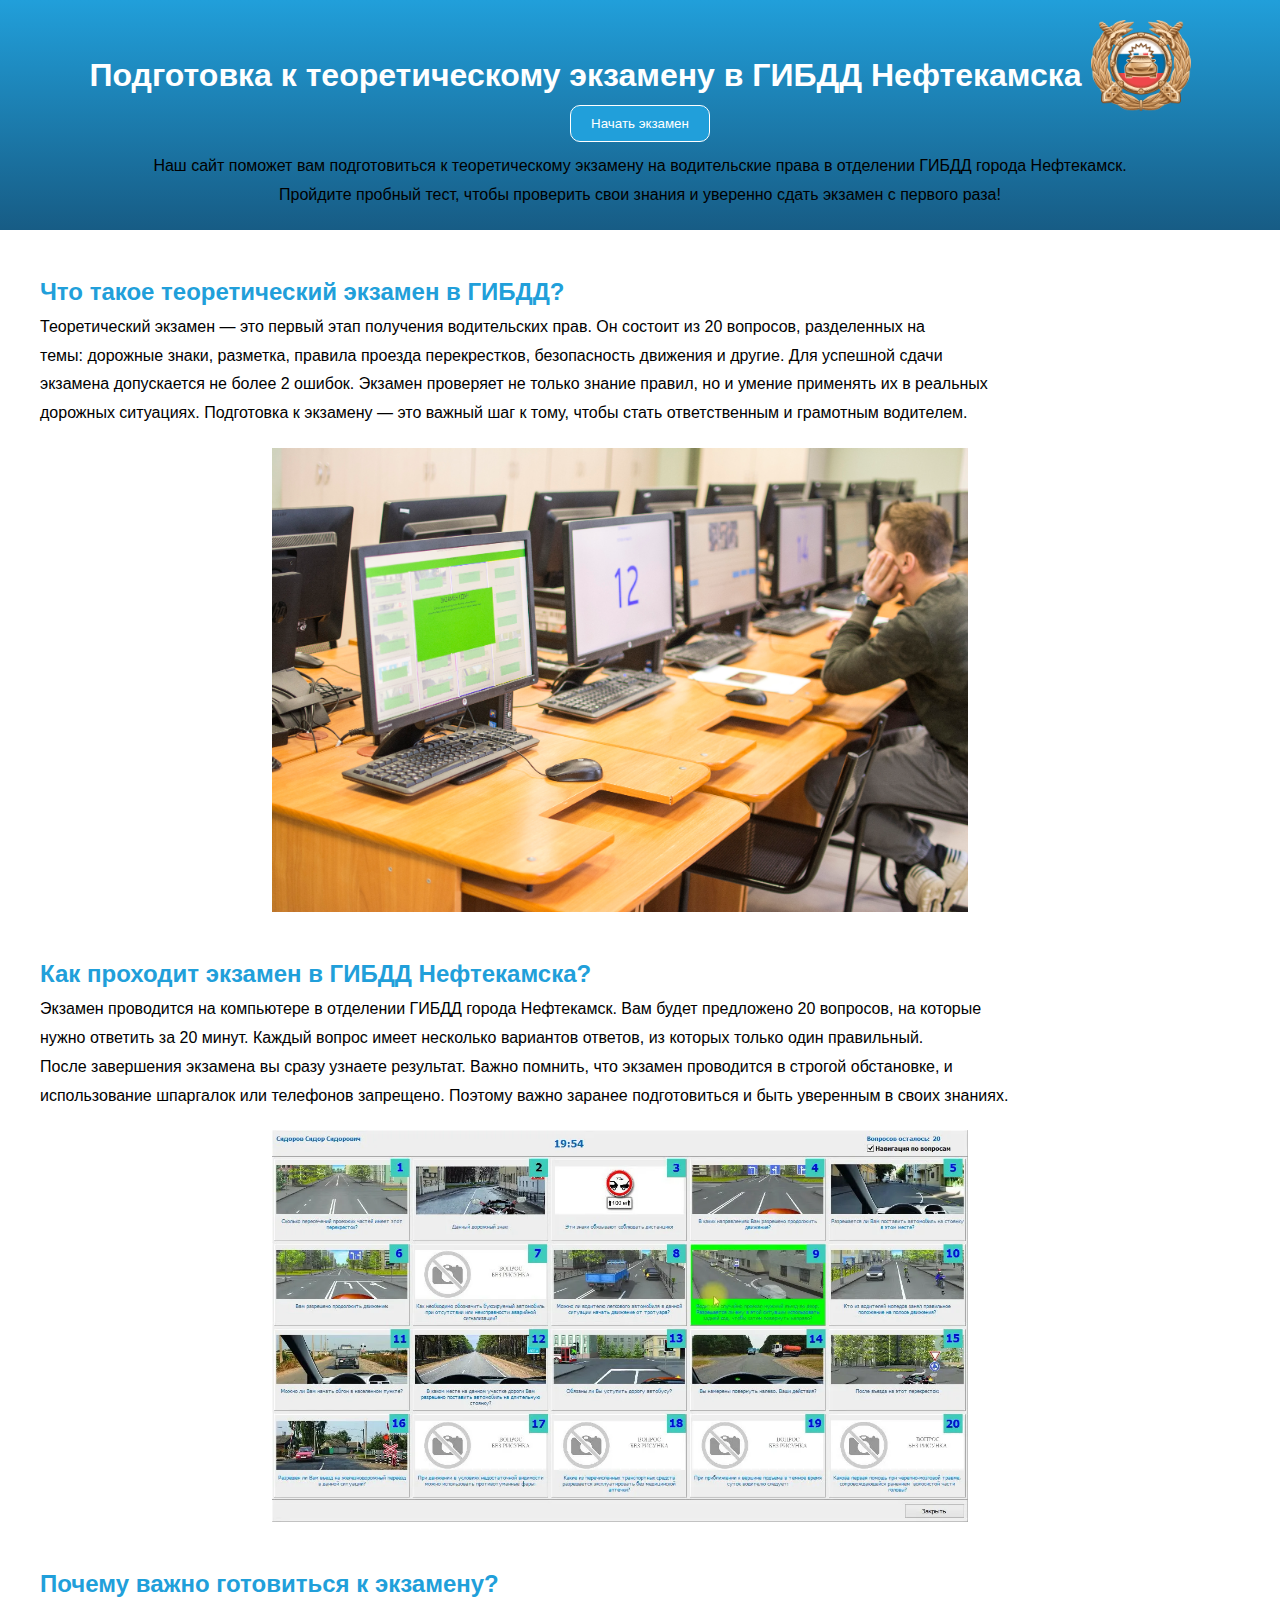
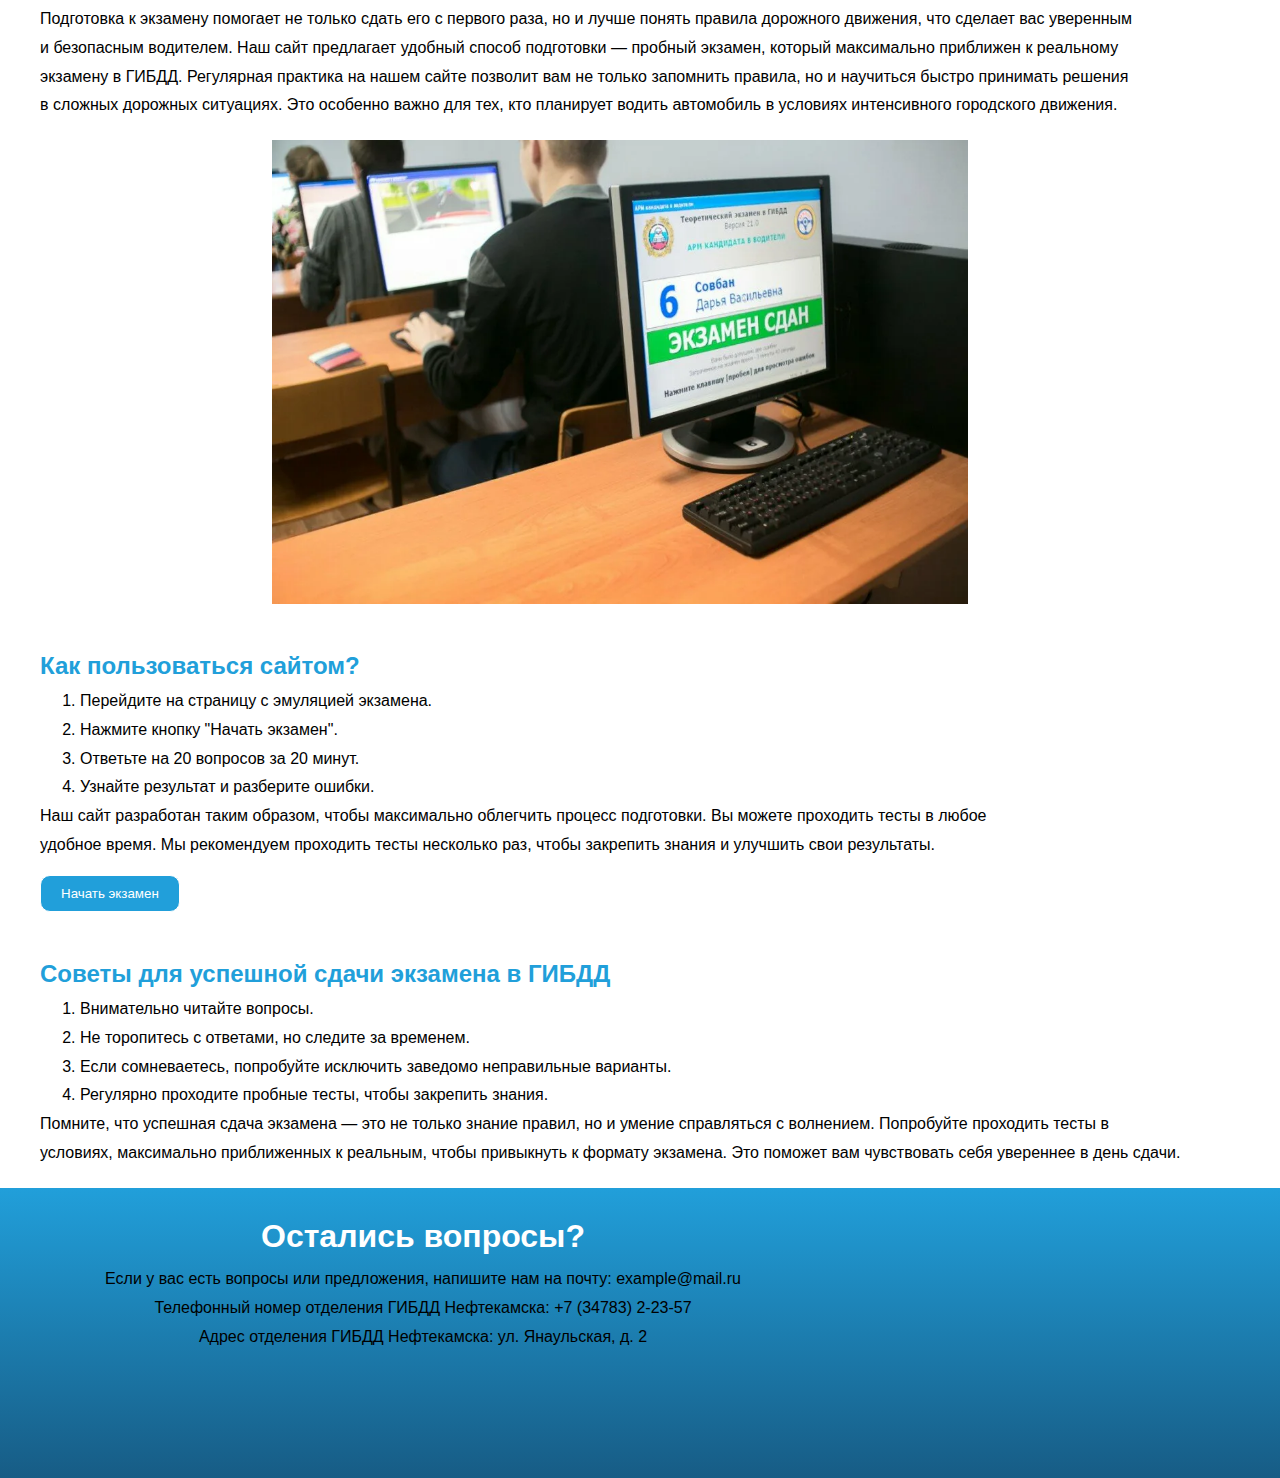
==== commit 6676d895: "окончательная версия" ====
--- a/index.html
+++ b/index.html
@@ -5,15 +5,18 @@
     <meta name="viewport"
           content="width=device-width, user-scalable=no, initial-scale=1.0, maximum-scale=1.0, minimum-scale=1.0">
     <meta http-equiv="X-UA-Compatible" content="ie=edge">
-    <title>Подготовка к экзамену ПДД в ГИБДД Нефтекамска</title>
+    <title>Подготовка к экзамену ПДД</title>
     <link rel="stylesheet" href="style.css">
     <link rel="icon" href="images/icon.ico">
 </head>
 <body>
 <header>
-    <h1>Подготовка к теоретическому экзамену в ГИБДД Нефтекамска<img src="images/logo3.jpg" alt="logo" class="logo"></h1>
-    <br>
-    <button class="start-button" id="head-button"><a href="index2.html">Начать экзамен</a></button>
+    <h1>Подготовка к теоретическому экзамену в ГИБДД Нефтекамска
+        <img src="images/128px_logo.png" alt="logo" class="logo">
+        <img src="images/32px_logo.png" alt="logo" class="mobile-logo">
+    </h1>
+
+    <a href="index2.html"><button class="start-button" id="head-button">Начать экзамен</button></a>
 
     <p>Наш сайт поможет вам подготовиться к теоретическому экзамену на водительские права в отделении ГИБДД города Нефтекамск.<br>
         Пройдите пробный тест, чтобы проверить свои знания и уверенно сдать экзамен с первого раза!
@@ -25,7 +28,7 @@
         <p>Теоретический экзамен — это первый этап получения водительских прав. Он состоит из 20 вопросов, разделенных на темы: дорожные знаки, разметка,
             правила проезда перекрестков, безопасность движения и другие. Для успешной сдачи экзамена допускается не более 2 ошибок. Экзамен проверяет не только знание правил, но и умение применять их в реальных дорожных ситуациях. Подготовка к экзамену — это важный шаг к тому, чтобы стать ответственным и грамотным водителем.</p>
         <div class="image">
-            <img src="images/image_1.jpg" alt="exam_image" class="main-images">
+            <img src="images/image_1.jpg" alt="exam_image" class="main-images" loading="lazy">
         </div>
     </div>
 
@@ -34,7 +37,7 @@
         <p>Экзамен проводится на компьютере в отделении ГИБДД города Нефтекамск. Вам будет предложено 20 вопросов, на которые нужно ответить за 20 минут.
             Каждый вопрос имеет несколько вариантов ответов, из которых только один правильный. После завершения экзамена вы сразу узнаете результат. Важно помнить, что экзамен проводится в строгой обстановке, и использование шпаргалок или телефонов запрещено. Поэтому важно заранее подготовиться и быть уверенным в своих знаниях.</p>
         <div class="image">
-            <img src="images/image_2.webp" alt="exam_image" class="main-images">
+            <img src="images/image_2.webp" alt="exam_image" class="main-images" loading="lazy">
         </div>
     </div>
 
@@ -43,7 +46,7 @@
         <p>Подготовка к экзамену помогает не только сдать его с первого раза, но и лучше понять правила дорожного движения,
             что сделает вас уверенным и безопасным водителем. Наш сайт предлагает удобный способ подготовки — пробный экзамен, который максимально приближен к реальному экзамену в ГИБДД. Регулярная практика на нашем сайте позволит вам не только запомнить правила, но и научиться быстро принимать решения в сложных дорожных ситуациях. Это особенно важно для тех, кто планирует водить автомобиль в условиях интенсивного городского движения.</p>
         <div class="image">
-            <img src="images/image_3.webp" alt="exam_image" class="main-images">
+            <img src="images/image_3.webp" alt="exam_image" class="main-images" loading="lazy">
         </div>
     </div>
 
@@ -59,7 +62,7 @@
             Мы рекомендуем проходить тесты несколько раз, чтобы закрепить знания и улучшить свои результаты.</p>
     </div>
 
-    <button class="start-button" id="main-button"><a href="index2.html">Начать экзамен</a></button>
+    <a href="index2.html"><button class="start-button" id="main-button">Начать экзамен</button></a>
 
     <div class="problem">
         <h2>Советы для успешной сдачи экзамена в ГИБДД</h2>
@@ -74,16 +77,19 @@
 </main>
 
 <footer>
-    <h1>Остались вопросы?</h1>
-    <p>Если у вас есть вопросы или предложения, напишите нам на почту: <a href="">example@mail.ru</a></p>
-    <p>Телефонный номер отделения ГИБДД Нефтекамска: <a href="">+7 (34783) 2-23-57</a></p>
+    <div class="footer-text">
+        <h1>Остались вопросы?</h1>
+        <p>Если у вас есть вопросы или предложения, напишите нам на почту: <a href="">example@mail.ru</a></p>
+        <p>Телефонный номер отделения ГИБДД Нефтекамска: <a href="">+7 (34783) 2-23-57</a></p>
+        <p>Адрес отделения ГИБДД Нефтекамска: ул. Янаульская, д. 2</p>
+    </div>
+
     <iframe src="https://www.google.com/maps/embed?pb=!1m18!1m12!1m3!1d661.601429572304!2d54.27933662991709!3d56.09911021254209!2m3!1f0!2f0!3f0!3m2!1i1024!2i768!4f13.1!3m3!1m2!1s0x43e0a105dd7b7099%3A0x821a7114500370ec!2z0JPQmNCR0JTQlA!5e0!3m2!1sru!2sru!4v1742622295658!5m2!1sru!2sru"
             width="300" height="250"
             style="border:0;" allowfullscreen="" loading="lazy"
             referrerpolicy="no-referrer-when-downgrade">
     </iframe>
-    <p>Адрес отделения ГИБДД Нефтекамска: ул. Янаульская, д. 2</p>
+
 </footer>
 </body>
-<script src="script.js"></script>
 </html>--- a/style.css
+++ b/style.css
@@ -1,15 +1,17 @@
 :root{
     --main-color-blue: #219fda;
+    --second-color-blue: #175c85;
 }
 *{
     margin: 0;
     box-sizing: border-box;
 }
 header,footer{
-    background-color: var(--main-color-blue);
+    background: linear-gradient(var(--main-color-blue),var(--second-color-blue));
     padding: 20px;
     text-align: center;
     max-width: 1950px;
+    width: 100%;
 }
 body{
     font-family: Arial, sans-serif;
@@ -19,7 +21,6 @@
 main{
     max-width: 1200px;
     padding: 0 20px;
-    height: 60%;
     margin-top: 20px;
     margin-left: 20px;
     margin-right: 40px
@@ -27,6 +28,9 @@
 .logo{
     width: 100px;
     margin-bottom: -25px;
+}
+.mobile-logo{
+    display: none;
 }
 .problem{
     margin-top: 40px;
@@ -37,24 +41,27 @@
 header>h1{
     color: white;
 }
-footer>h1{
+.footer-text>h1{
     color: white;
 }
 footer{
+    display: grid;
+    grid-template-columns: 65% 35%;
     margin-top: 20px;
+}
+body>p{
+    text-indent: 20px;
 }
 p>a{
     color: black;
+    text-decoration: none;
 }
 .start-button{
     padding: 10px 20px;
     background: var(--main-color-blue);
     border-radius: 10px;
     border: 1px solid white;
-}
-.start-button>a{
     color: white;
-    text-decoration: none ;
 }
 .start-button:hover{
     background: #004080;
@@ -77,5 +84,40 @@
 }
 
 @media (max-width: 700px) {
-
+   h1{
+        font-size: 25px;
+    }
+    header>p{
+        display: none;
+    }
+    header>h1{
+        display: flex;
+        flex-direction: column;
+        align-items: center;
+        margin-bottom: 10px;
+    }
+    .logo{
+        display: none;
+    }
+    .mobile-logo{
+        display: block;
+    }
+    main{
+        margin-top: 10px;
+        margin-left: 10px;
+        margin-right: 20px
+    }
+    .problem{
+        margin-bottom: 30px;
+    }
+    .main-images{
+        width: 90%;
+    }
+    iframe{
+        width: 200px;
+        height: 150px;
+    }
+    footer{
+        grid-template-columns: 50% 50%;
+    }
 }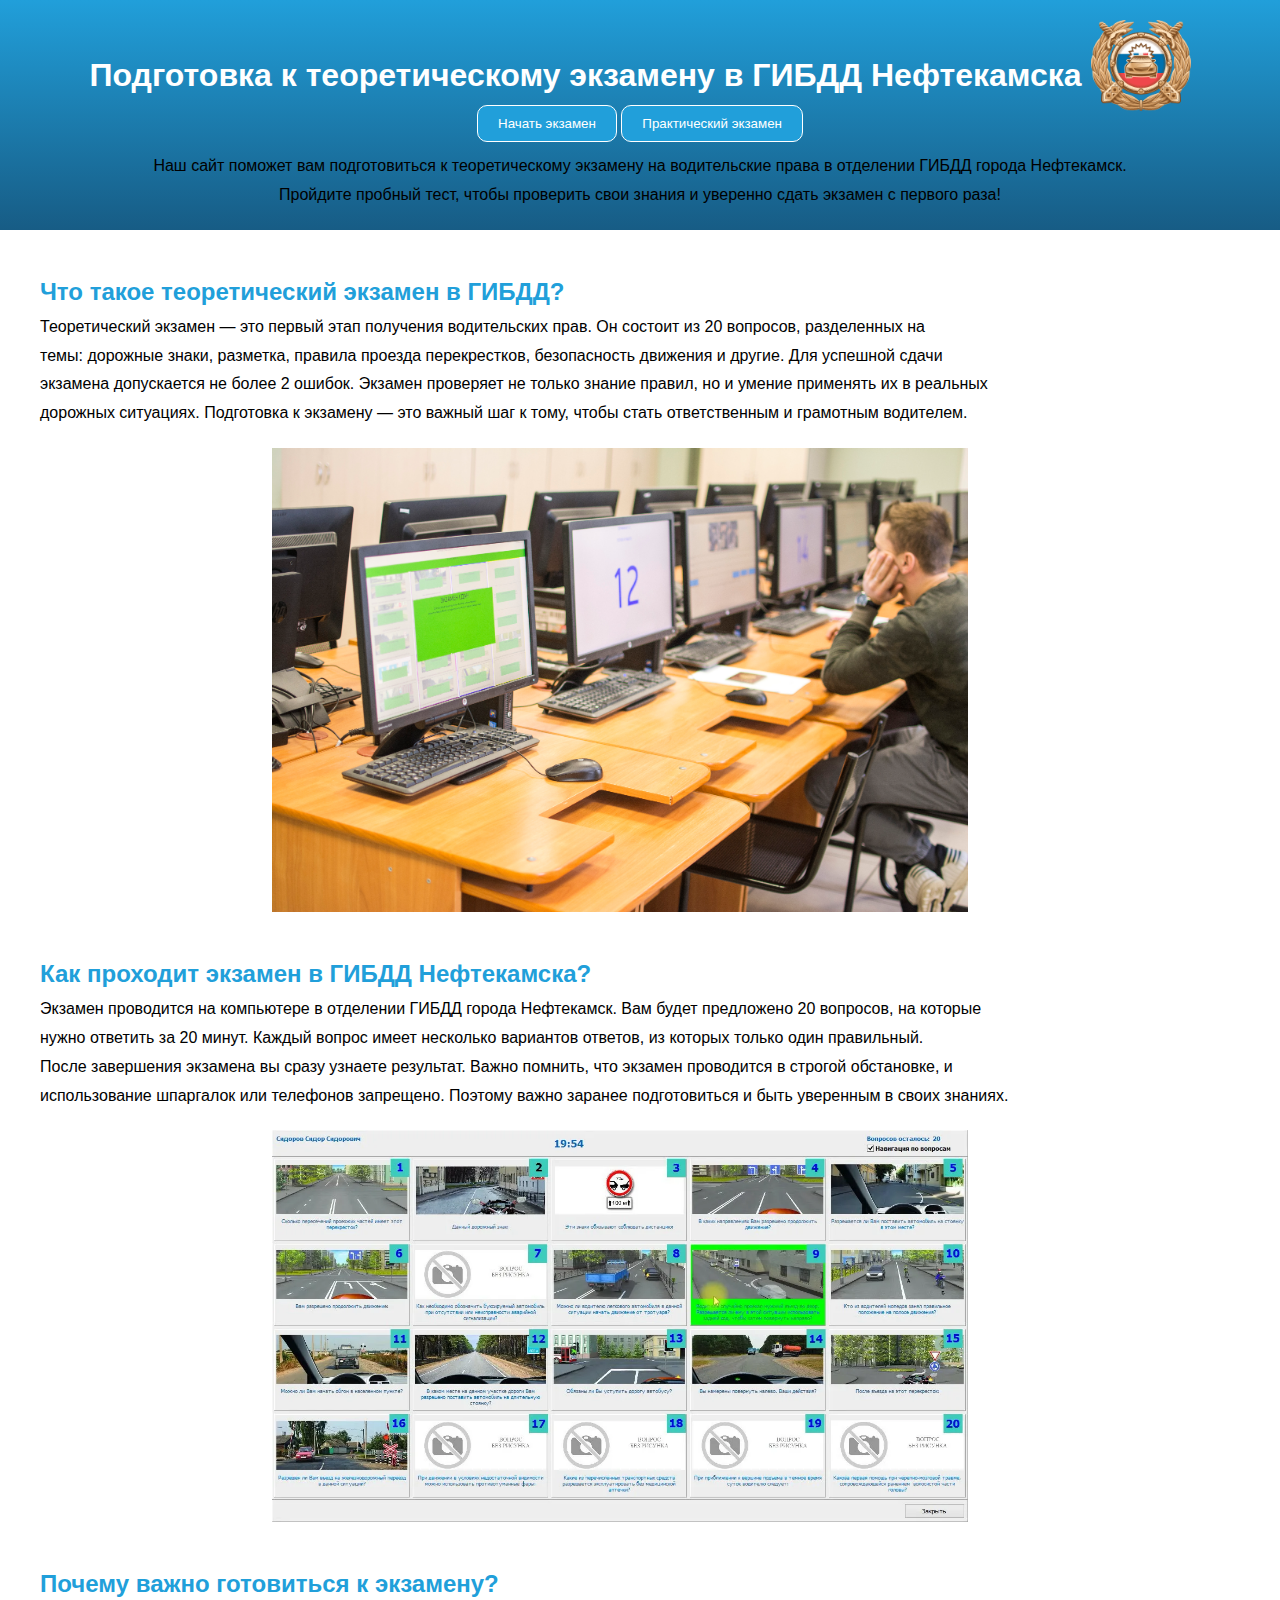
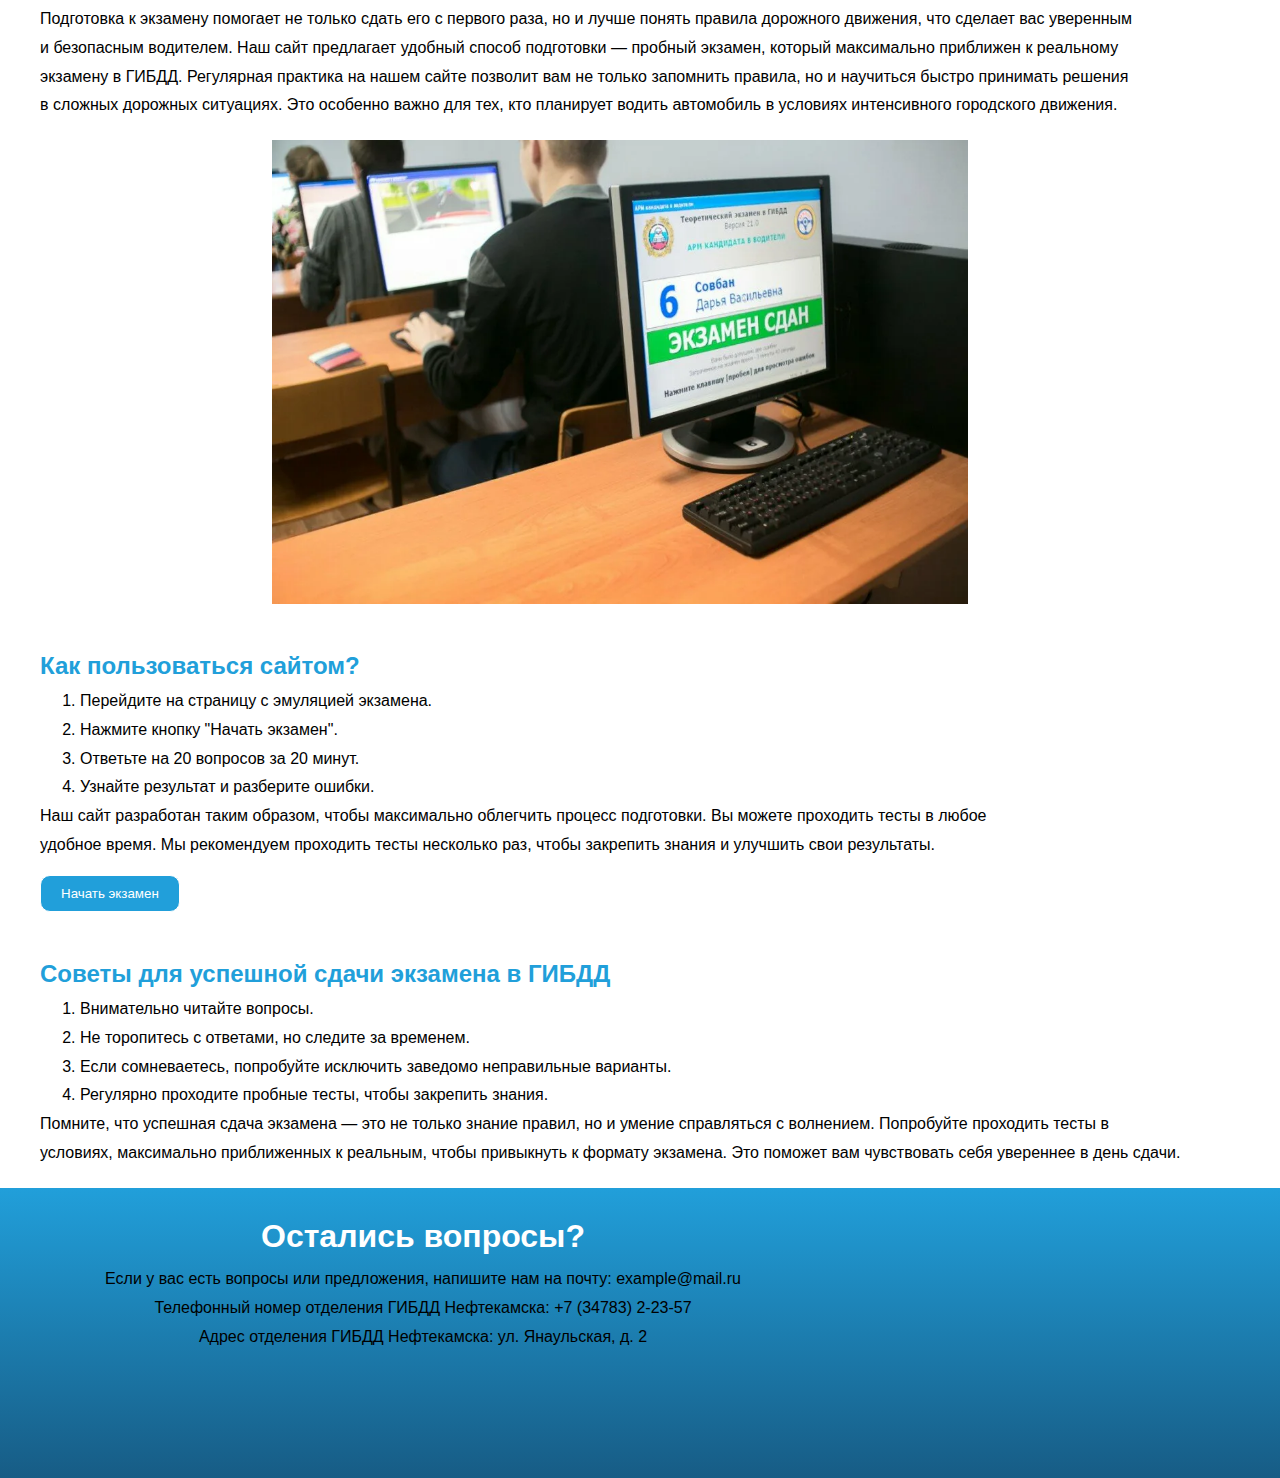
==== commit f30cb1e9: "Последняя версия" ====
--- a/index.html
+++ b/index.html
@@ -5,7 +5,7 @@
     <meta name="viewport"
           content="width=device-width, user-scalable=no, initial-scale=1.0, maximum-scale=1.0, minimum-scale=1.0">
     <meta http-equiv="X-UA-Compatible" content="ie=edge">
-    <title>Подготовка к экзамену ПДД</title>
+    <title>Теоретический экзамен ПДД</title>
     <link rel="stylesheet" href="style.css">
     <link rel="icon" href="images/icon.ico">
 </head>
@@ -17,6 +17,7 @@
     </h1>
 
     <a href="index2.html"><button class="start-button" id="head-button">Начать экзамен</button></a>
+    <a href="index3.html"><button class="start-button">Практический экзамен</button></a>
 
     <p>Наш сайт поможет вам подготовиться к теоретическому экзамену на водительские права в отделении ГИБДД города Нефтекамск.<br>
         Пройдите пробный тест, чтобы проверить свои знания и уверенно сдать экзамен с первого раза!
--- a/style.css
+++ b/style.css
@@ -120,4 +120,5 @@
     footer{
         grid-template-columns: 50% 50%;
     }
+
 }